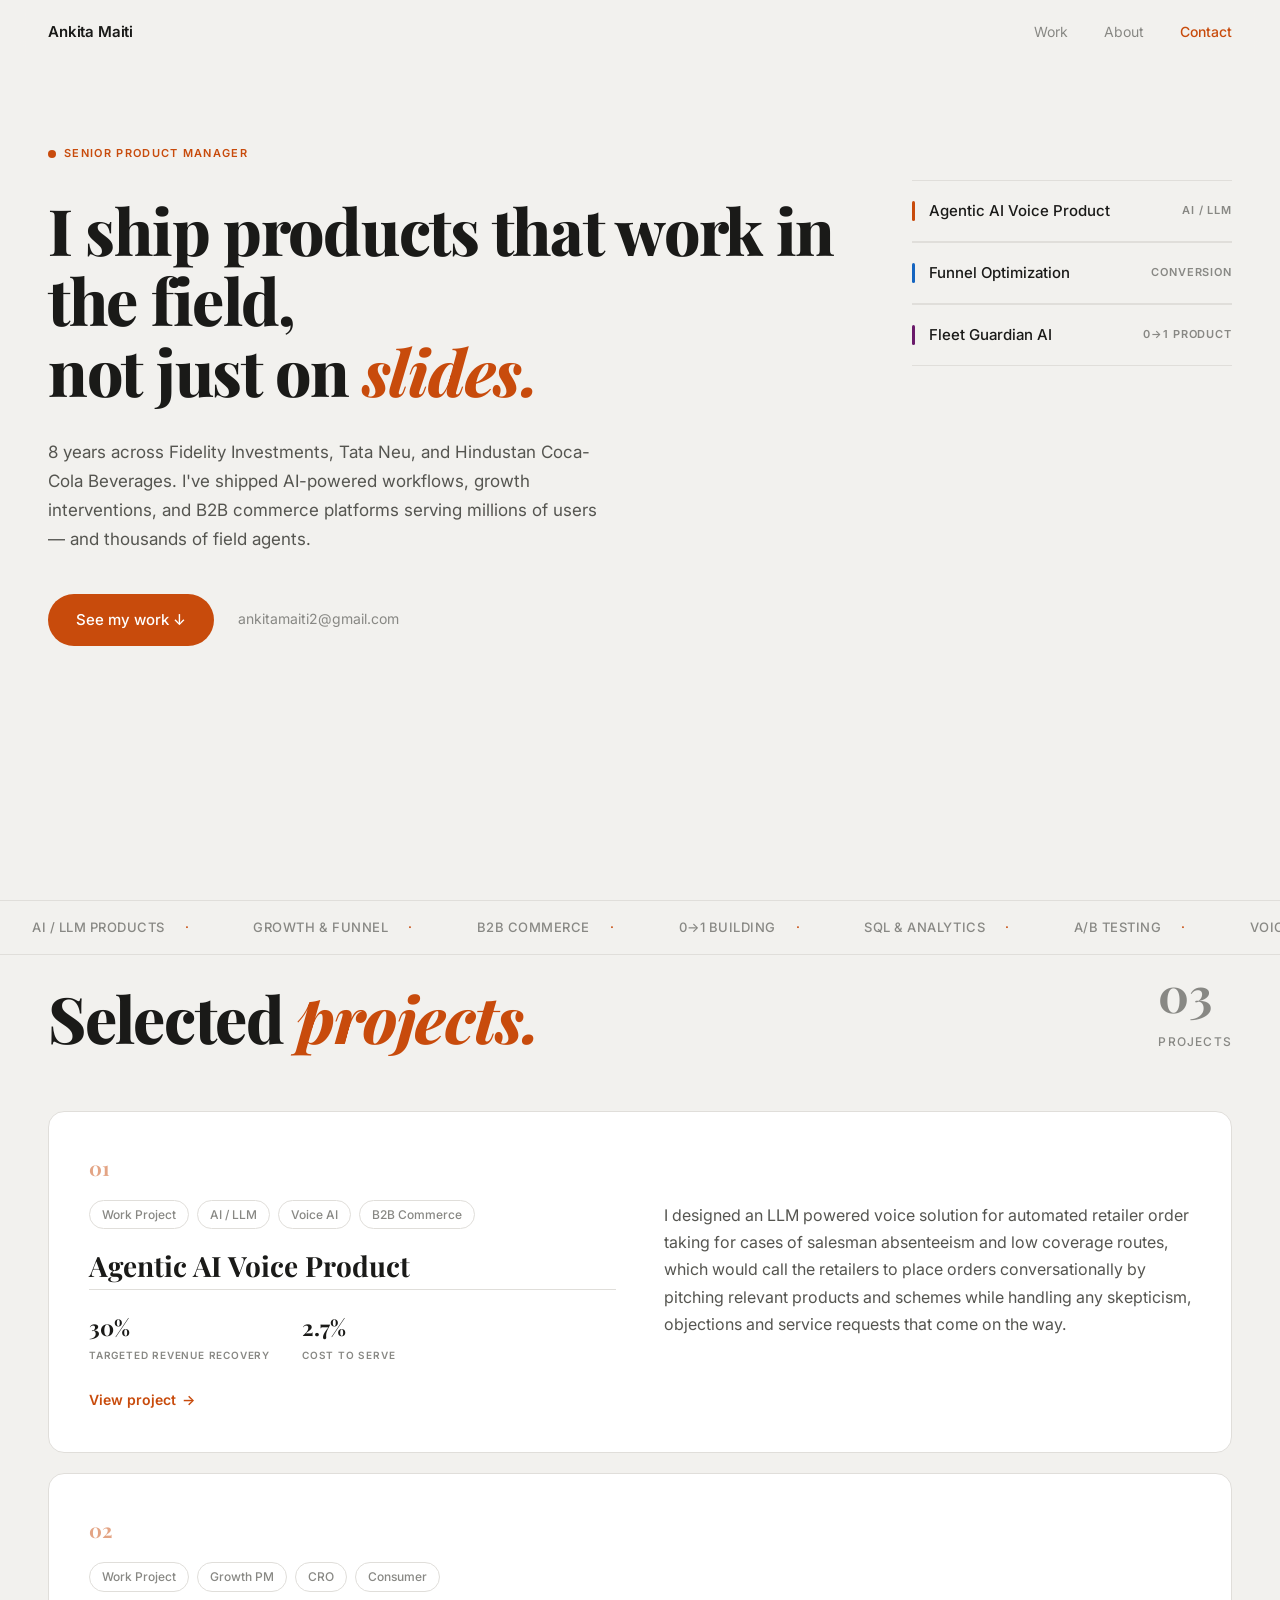
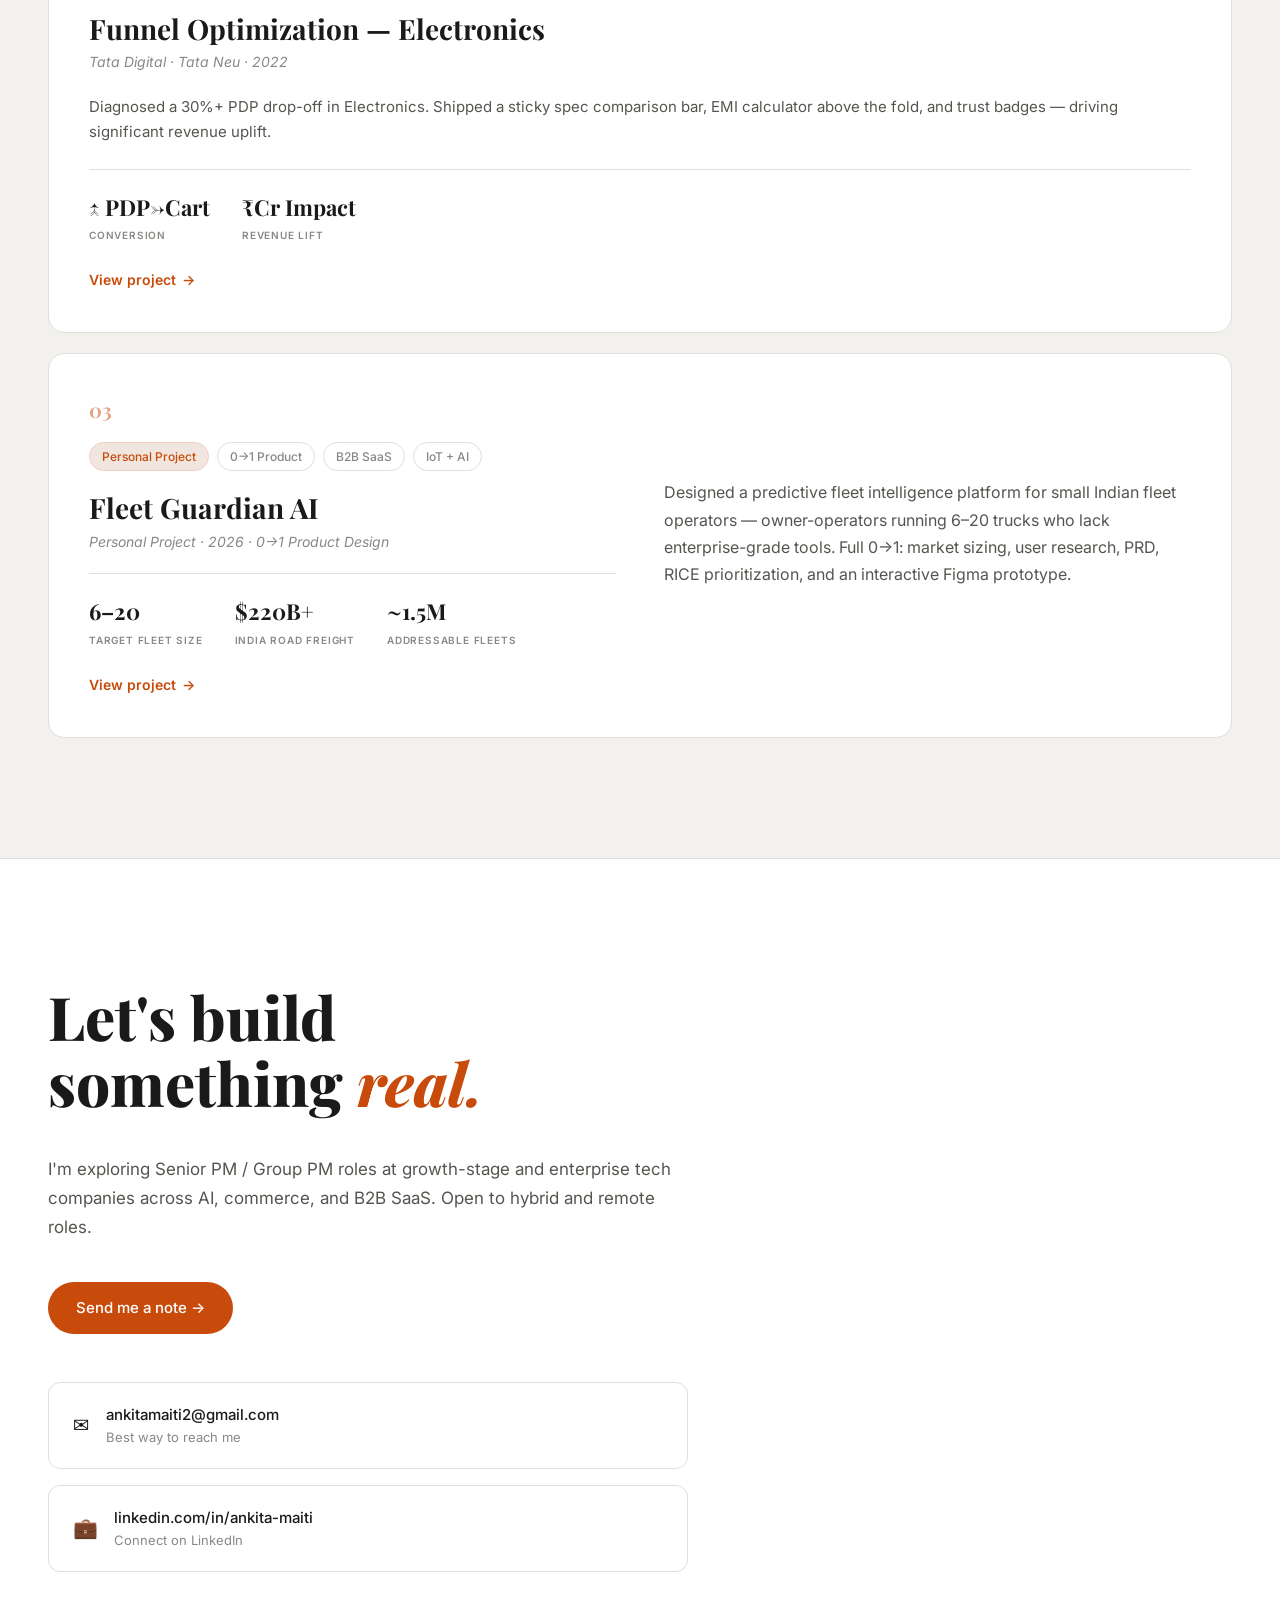
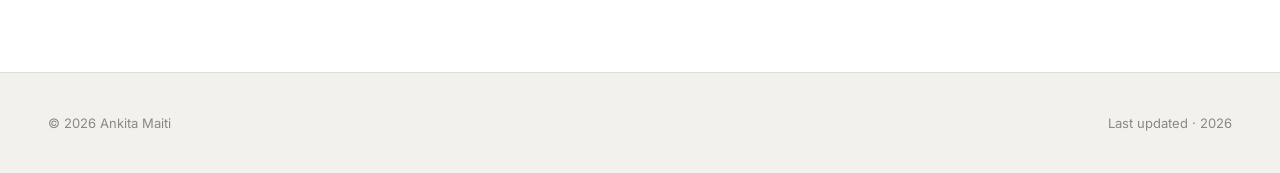
==== index.html @ 7112e572 "Refine homepage layout and contact section - Reduce hero headline size, fix line breaks so word does" ====
<!DOCTYPE html>
<html lang="en">
<head>
  <meta charset="UTF-8" />
  <meta name="viewport" content="width=device-width, initial-scale=1.0" />
  <title>Ankita Maiti — Senior Product Manager</title>
  <link rel="stylesheet" href="styles.css" />
</head>
<body>

<!-- NAV -->
<nav id="nav">
  <a href="index.html" class="nav-logo">Ankita Maiti</a>
  <div class="nav-links">
    <a href="#work">Work</a>
    <a href="about.html">About</a>
    <a href="#contact" class="active">Contact</a>
  </div>
</nav>

<!-- HERO -->
<section class="hero" id="home">
  <div class="hero-left">
    <div class="role-tag"><span class="role-dot"></span> Senior Product Manager</div>
    <h1 class="hero-headline" style="font-size: clamp(36px, 5vw, 72px); line-height: 1.1;">
      I ship products that work in the field,<br>not just on <em>slides.</em>
    </h1>
    <p class="hero-sub">
      8 years across Fidelity Investments, Tata Neu, and Hindustan Coca-Cola Beverages.
      I've shipped AI-powered workflows, growth interventions, and B2B commerce platforms
      serving millions of users — and thousands of field agents.
    </p>
    <div class="hero-actions" style="margin-bottom: 0;">
      <a href="#work" class="btn-primary">See my work ↓</a>
      <span class="hero-email">ankitamaiti2@gmail.com</span>
    </div>
  </div>

  <!-- SIDEBAR PROJECT LIST -->
  <div class="hero-sidebar">
    <a href="cs-voice-agent.html">
      <div class="sidebar-project">
        <div class="sidebar-left">
          <div class="sidebar-bar" style="background:#c84b0c;"></div>
          <div>
            <div class="sidebar-name">Agentic AI Voice Product</div>
          </div>
        </div>
        <span class="sidebar-tag">AI / LLM</span>
      </div>
    </a>
    <a href="cs-funnel.html">
      <div class="sidebar-project">
        <div class="sidebar-left">
          <div class="sidebar-bar" style="background:#1565c0;"></div>
          <div>
            <div class="sidebar-name">Funnel Optimization</div>
          </div>
        </div>
        <span class="sidebar-tag">Conversion</span>
      </div>
    </a>
    <a href="cs-fleet.html">
      <div class="sidebar-project">
        <div class="sidebar-left">
          <div class="sidebar-bar" style="background:#6a1a6a;"></div>
          <div>
            <div class="sidebar-name">Fleet Guardian AI</div>
          </div>
        </div>
        <span class="sidebar-tag">0→1 Product</span>
      </div>
    </a>
  </div>
</section>

<!-- MARQUEE -->
<div class="marquee-wrap">
  <div class="marquee-track">
    <!-- First copy -->
    <span class="marquee-item">AI / LLM Products</span>
    <span class="marquee-item">Growth & Funnel</span>
    <span class="marquee-item">B2B Commerce</span>
    <span class="marquee-item">0→1 Building</span>
    <span class="marquee-item">SQL & Analytics</span>
    <span class="marquee-item">A/B Testing</span>
    <span class="marquee-item">Voice AI</span>
    <span class="marquee-item">IoT & Fleet Tech</span>
    <span class="marquee-item">ISB MBA</span>
    <span class="marquee-item">Prototype-first PM</span>
    <span class="marquee-item">Comfortable in chaos</span>
    <span class="marquee-item">Available for Senior PM roles</span>
    <!-- Second copy for seamless loop -->
    <span class="marquee-item">AI / LLM Products</span>
    <span class="marquee-item">Growth & Funnel</span>
    <span class="marquee-item">B2B Commerce</span>
    <span class="marquee-item">0→1 Building</span>
    <span class="marquee-item">SQL & Analytics</span>
    <span class="marquee-item">A/B Testing</span>
    <span class="marquee-item">Voice AI</span>
    <span class="marquee-item">IoT & Fleet Tech</span>
    <span class="marquee-item">ISB MBA</span>
    <span class="marquee-item">Prototype-first PM</span>
    <span class="marquee-item">Comfortable in chaos</span>
    <span class="marquee-item">Available for Senior PM roles</span>
  </div>
</div>

<!-- WORK -->
<section id="work" style="padding: 0 48px 100px;">
  <div class="work-header">
    <div>
      <h2 class="section-title">Selected <em>projects.</em></h2>
    </div>
    <div class="work-count">03<small>Projects</small></div>
  </div>

  <div class="project-cards">

    <!-- FEATURED: Voice Agent -->
    <a href="cs-voice-agent.html" style="display:block;">
      <div class="project-card card-featured">
        <div>
          <div class="card-num">01</div>
          <div class="card-tags">
            <span class="tag">Work Project</span>
            <span class="tag">AI / LLM</span>
            <span class="tag">Voice AI</span>
            <span class="tag">B2B Commerce</span>
          </div>
          <div class="card-title">Agentic AI Voice Product</div>
          <div class="card-metrics">
            <div>
              <div class="metric-val">30%</div>
              <div class="metric-label">Targeted Revenue Recovery</div>
            </div>
            <div>
              <div class="metric-val">2.7%</div>
              <div class="metric-label">Cost to Serve</div>
            </div>
          </div>
          <span class="card-cta">View project</span>
        </div>
        <div class="card-right">
          <p class="card-desc">
            I designed an LLM powered voice solution for automated retailer order taking for cases of salesman absenteeism and low coverage routes, which would call the retailers to place orders conversationally by pitching relevant products and schemes while handling any skepticism, objections and service requests that come on the way.
          </p>
        </div>
      </div>
    </a>

    <!-- Funnel Optimization -->
    <a href="cs-funnel.html" style="display:block;">
      <div class="project-card">
        <div class="card-num">02</div>
        <div class="card-tags">
          <span class="tag">Work Project</span>
          <span class="tag">Growth PM</span>
          <span class="tag">CRO</span>
          <span class="tag">Consumer</span>
        </div>
        <div class="card-title">Funnel Optimization — Electronics</div>
        <div class="card-subtitle">Tata Digital · Tata Neu · 2022</div>
        <p class="card-desc">
          Diagnosed a 30%+ PDP drop-off in Electronics. Shipped a sticky spec comparison bar,
          EMI calculator above the fold, and trust badges — driving significant revenue uplift.
        </p>
        <div class="card-metrics">
          <div>
            <div class="metric-val">↑ PDP→Cart</div>
            <div class="metric-label">Conversion</div>
          </div>
          <div>
            <div class="metric-val">₹Cr Impact</div>
            <div class="metric-label">Revenue Lift</div>
          </div>
        </div>
        <span class="card-cta">View project</span>
      </div>
    </a>

    <!-- Fleet Guardian -->
    <a href="cs-fleet.html" style="display:block;">
      <div class="project-card card-featured">
        <div>
          <div class="card-num">03</div>
          <div class="card-tags">
            <span class="tag tag-personal">Personal Project</span>
            <span class="tag">0→1 Product</span>
            <span class="tag">B2B SaaS</span>
            <span class="tag">IoT + AI</span>
          </div>
          <div class="card-title">Fleet Guardian AI</div>
          <div class="card-subtitle">Personal Project · 2026 · 0→1 Product Design</div>
          <div class="card-metrics">
            <div>
              <div class="metric-val">6–20</div>
              <div class="metric-label">Target Fleet Size</div>
            </div>
            <div>
              <div class="metric-val">$220B+</div>
              <div class="metric-label">India Road Freight</div>
            </div>
            <div>
              <div class="metric-val">~1.5M</div>
              <div class="metric-label">Addressable Fleets</div>
            </div>
          </div>
          <span class="card-cta">View project</span>
        </div>
        <div class="card-right">
          <p class="card-desc">
            Designed a predictive fleet intelligence platform for small Indian fleet operators
            — owner-operators running 6–20 trucks who lack enterprise-grade tools.
            Full 0→1: market sizing, user research, PRD, RICE prioritization, and an interactive Figma prototype.
          </p>
        </div>
      </div>
    </a>

  </div>
</section>

<!-- CONTACT -->
<section id="contact" style="padding: 100px 48px; background: var(--bg-card); border-top: 1px solid var(--border);">
  <div class="contact-section">
    <h2 class="contact-headline">
      Let's build<br>something <em>real.</em>
    </h2>
    <p style="font-size:17px; color:#555550; margin-bottom:40px; line-height:1.7;">
      I'm exploring Senior PM / Group PM roles at growth-stage and enterprise tech companies
      across AI, commerce, and B2B SaaS. Open to hybrid and remote roles.
    </p>
    <a href="mailto:ankitamaiti2@gmail.com" class="btn-primary" style="display:inline-block; margin-bottom:48px;">Send me a note →</a>
    <div class="contact-links">
      <a href="mailto:ankitamaiti2@gmail.com" class="contact-link">
        <span class="contact-link-icon">✉️</span>
        <div>
          <div class="contact-link-text">ankitamaiti2@gmail.com</div>
          <div class="contact-link-sub">Best way to reach me</div>
        </div>
      </a>
      <a href="https://www.linkedin.com/in/ankita-maiti-616724101/" target="_blank" class="contact-link">
        <span class="contact-link-icon">💼</span>
        <div>
          <div class="contact-link-text">linkedin.com/in/ankita-maiti</div>
          <div class="contact-link-sub">Connect on LinkedIn</div>
        </div>
      </a>
    </div>
  </div>
</section>

<footer>
  <span>© 2026 Ankita Maiti</span>
  <span>Last updated · 2026</span>
</footer>

<script>
  // Nav scroll effect
  const nav = document.getElementById('nav');
  window.addEventListener('scroll', () => {
    nav.classList.toggle('scrolled', window.scrollY > 20);
  });
</script>
</body>
</html>
---- styles.css ----
@import url('https://fonts.googleapis.com/css2?family=Playfair+Display:ital,wght@0,700;0,800;1,700&family=Inter:wght@300;400;500;600&display=swap');

*, *::before, *::after { box-sizing: border-box; margin: 0; padding: 0; }

:root {
  --bg: #f2f1ee;
  --bg-card: #ffffff;
  --text: #1a1a18;
  --muted: #888884;
  --orange: #c84b0c;
  --orange-light: #f0e6df;
  --border: #e0deda;
  --serif: 'Playfair Display', Georgia, serif;
  --sans: 'Inter', system-ui, sans-serif;
}

html { scroll-behavior: smooth; }

body {
  font-family: var(--sans);
  background: var(--bg);
  color: var(--text);
  font-size: 16px;
  line-height: 1.6;
  -webkit-font-smoothing: antialiased;
}

a { color: inherit; text-decoration: none; }

/* ── NAV ── */
nav {
  position: fixed; top: 0; left: 0; right: 0; z-index: 100;
  display: flex; align-items: center; justify-content: space-between;
  padding: 20px 48px;
  background: rgba(242,241,238,0.92);
  backdrop-filter: blur(12px);
  border-bottom: 1px solid transparent;
  transition: border-color 0.3s;
}
nav.scrolled { border-color: var(--border); }
.nav-logo { font-family: var(--sans); font-weight: 600; font-size: 15px; letter-spacing: -0.01em; }
.nav-links { display: flex; align-items: center; gap: 36px; }
.nav-links a { font-size: 14px; color: var(--muted); transition: color 0.2s; }
.nav-links a:hover { color: var(--text); }
.nav-links a.active { color: var(--orange); font-weight: 500; }

/* ── HERO ── */
.hero {
  min-height: 100vh;
  padding: 120px 48px 80px;
  display: grid;
  grid-template-columns: 1fr 320px;
  gap: 60px;
  align-items: start;
}
.hero-left { padding-top: 20px; }
.role-tag {
  display: inline-flex; align-items: center; gap: 8px;
  font-size: 11px; font-weight: 600; letter-spacing: 0.12em;
  text-transform: uppercase; color: var(--orange);
  margin-bottom: 32px;
}
.role-dot {
  width: 8px; height: 8px; border-radius: 50%;
  background: var(--orange); flex-shrink: 0;
}
.hero-headline {
  font-family: var(--serif);
  font-size: clamp(52px, 7vw, 96px);
  line-height: 1.02;
  font-weight: 800;
  letter-spacing: -0.02em;
  margin-bottom: 32px;
}
.hero-headline em {
  font-style: italic;
  color: var(--orange);
}
.hero-sub {
  font-size: 17px; line-height: 1.7;
  color: #555550; max-width: 560px;
  margin-bottom: 40px;
}
.hero-actions { display: flex; align-items: center; gap: 24px; margin-bottom: 80px; }
.btn-primary {
  display: inline-flex; align-items: center; gap: 8px;
  background: var(--orange); color: #fff;
  padding: 14px 28px; border-radius: 50px;
  font-size: 15px; font-weight: 500;
  transition: background 0.2s, transform 0.15s;
}
.btn-primary:hover { background: #a83a08; transform: translateY(-1px); }
.hero-email { font-size: 14px; color: var(--muted); }

.hero-stats { display: flex; gap: 48px; }
.stat-item {}
.stat-num { font-family: var(--serif); font-size: 36px; font-weight: 700; line-height: 1; }
.stat-label { font-size: 11px; font-weight: 600; letter-spacing: 0.1em; text-transform: uppercase; color: var(--muted); margin-top: 4px; }

/* ── HERO SIDEBAR ── */
.hero-sidebar { padding-top: 60px; }
.sidebar-project {
  display: flex; align-items: center; justify-content: space-between;
  padding: 18px 0;
  border-bottom: 1px solid var(--border);
  cursor: pointer;
  transition: opacity 0.2s;
}
.sidebar-project:first-child { border-top: 1px solid var(--border); }
.sidebar-project:hover { opacity: 0.7; }
.sidebar-left { display: flex; align-items: center; gap: 14px; }
.sidebar-bar { width: 3px; height: 20px; border-radius: 2px; flex-shrink: 0; }
.sidebar-name { font-size: 15px; font-weight: 500; }
.sidebar-tag { font-size: 11px; font-weight: 600; letter-spacing: 0.08em; text-transform: uppercase; color: var(--muted); }

/* ── MARQUEE ── */
.marquee-wrap {
  overflow: hidden;
  border-top: 1px solid var(--border);
  border-bottom: 1px solid var(--border);
  padding: 16px 0;
  background: var(--bg);
}
.marquee-track {
  display: flex; gap: 0;
  animation: marquee 28s linear infinite;
  white-space: nowrap;
}
.marquee-track:hover { animation-play-state: paused; }
.marquee-item {
  display: inline-flex; align-items: center; gap: 20px;
  font-size: 13px; font-weight: 500; letter-spacing: 0.04em;
  color: var(--muted); padding: 0 32px;
  text-transform: uppercase;
}
.marquee-item::after { content: '·'; color: var(--orange); }
@keyframes marquee { from { transform: translateX(0); } to { transform: translateX(-50%); } }

/* ── SECTION COMMON ── */
section { padding: 100px 48px; }
.section-label {
  font-size: 12px; font-weight: 600; letter-spacing: 0.12em;
  text-transform: uppercase; color: var(--orange);
  margin-bottom: 32px;
}
.section-label::before { content: '/ '; }
.section-title {
  font-family: var(--serif);
  font-size: clamp(40px, 5vw, 64px);
  font-weight: 800; line-height: 1.05;
  letter-spacing: -0.02em;
}
.section-title em { font-style: italic; color: var(--orange); }

/* ── THESIS ── */
.thesis { max-width: 900px; }
.thesis-text {
  font-size: clamp(22px, 3vw, 32px);
  line-height: 1.5; color: #3a3a36;
  font-weight: 300; margin-top: 32px;
}
.thesis-text em { font-style: italic; font-weight: 600; color: var(--text); }

/* ── WORK SECTION ── */
.work-header {
  display: flex; align-items: flex-end; justify-content: space-between;
  margin-bottom: 60px;
}
.work-count { font-family: var(--serif); font-size: 48px; font-weight: 700; color: var(--muted); }
.work-count small { display: block; font-family: var(--sans); font-size: 12px; font-weight: 500; letter-spacing: 0.1em; text-transform: uppercase; }

/* ── PROJECT CARDS ── */
.project-cards { display: flex; flex-direction: column; gap: 0; }

.project-card {
  background: var(--bg-card);
  border-radius: 16px;
  padding: 40px;
  margin-bottom: 20px;
  transition: transform 0.2s, box-shadow 0.2s;
  cursor: pointer;
  border: 1px solid var(--border);
}
.project-card:hover { transform: translateY(-2px); box-shadow: 0 8px 32px rgba(0,0,0,0.07); }

.card-featured {
  display: grid; grid-template-columns: 1fr 1fr; gap: 48px;
}
.card-grid {
  display: grid; grid-template-columns: 1fr 1fr; gap: 20px; margin-bottom: 20px;
}
.card-grid .project-card { margin-bottom: 0; }

.card-num {
  font-family: var(--serif); font-size: 20px; font-weight: 700;
  color: var(--orange); opacity: 0.5; margin-bottom: 16px;
}
.card-tags { display: flex; flex-wrap: wrap; gap: 8px; margin-bottom: 20px; }
.tag {
  padding: 4px 12px; border-radius: 50px; font-size: 12px; font-weight: 500;
  border: 1px solid var(--border); color: var(--muted);
}
.tag-live {
  background: #e8f5e9; color: #2e7d32; border-color: #c8e6c9;
  display: flex; align-items: center; gap: 5px;
}
.tag-live::before { content: ''; width: 6px; height: 6px; border-radius: 50%; background: #43a047; }
.tag-personal { background: var(--orange-light); color: var(--orange); border-color: #f0cfc0; }

.card-title { font-family: var(--serif); font-size: 28px; font-weight: 700; line-height: 1.2; margin-bottom: 6px; }
.card-subtitle { font-size: 14px; color: var(--muted); font-style: italic; margin-bottom: 20px; }
.card-desc { font-size: 15px; line-height: 1.7; color: #555550; margin-bottom: 24px; }
.card-metrics { display: flex; gap: 32px; padding-top: 20px; border-top: 1px solid var(--border); margin-bottom: 24px; }
.metric-val { font-family: var(--serif); font-size: 22px; font-weight: 700; }
.metric-label { font-size: 10px; font-weight: 600; letter-spacing: 0.08em; text-transform: uppercase; color: var(--muted); margin-top: 2px; }
.card-cta { font-size: 14px; font-weight: 600; color: var(--orange); display: inline-flex; align-items: center; gap: 6px; }
.card-cta:hover { gap: 10px; }
.card-cta::after { content: '→'; transition: margin 0.2s; }

.card-right { display: flex; flex-direction: column; justify-content: center; }
.card-right .card-desc { font-size: 16px; }

/* ── ABOUT ── */
.about-grid { display: grid; grid-template-columns: 1fr 1fr; gap: 80px; align-items: start; }
.about-text { font-size: 18px; line-height: 1.8; color: #444440; }
.about-text p { margin-bottom: 24px; }
.skills-grid { display: grid; grid-template-columns: 1fr 1fr; gap: 20px; margin-top: 48px; }
.skill-box {
  background: var(--bg-card); border: 1px solid var(--border);
  border-radius: 12px; padding: 24px;
}
.skill-icon { font-size: 22px; margin-bottom: 10px; }
.skill-title { font-size: 14px; font-weight: 600; margin-bottom: 6px; }
.skill-desc { font-size: 13px; color: var(--muted); line-height: 1.5; }

.experience { margin-top: 60px; }
.exp-item { padding: 24px 0; border-bottom: 1px solid var(--border); }
.exp-item:first-child { border-top: 1px solid var(--border); }
.exp-header { display: flex; justify-content: space-between; align-items: baseline; margin-bottom: 4px; }
.exp-company { font-weight: 600; font-size: 16px; }
.exp-years { font-size: 13px; color: var(--muted); }
.exp-role { font-size: 14px; color: var(--orange); font-weight: 500; margin-bottom: 6px; }
.exp-note { font-size: 14px; color: var(--muted); }

/* ── CONTACT ── */
.contact-section { max-width: 640px; }
.contact-headline {
  font-family: var(--serif); font-size: clamp(36px, 5vw, 60px);
  font-weight: 800; line-height: 1.1; margin: 24px 0 40px;
}
.contact-headline em { font-style: italic; color: var(--orange); }
.contact-links { display: flex; flex-direction: column; gap: 16px; }
.contact-link {
  display: flex; align-items: center; gap: 16px;
  padding: 20px 24px; background: var(--bg-card);
  border: 1px solid var(--border); border-radius: 12px;
  transition: border-color 0.2s, transform 0.15s;
}
.contact-link:hover { border-color: var(--orange); transform: translateX(4px); }
.contact-link-icon { font-size: 20px; }
.contact-link-text { font-size: 15px; font-weight: 500; }
.contact-link-sub { font-size: 13px; color: var(--muted); }
.availability { margin-top: 40px; display: flex; align-items: center; gap: 10px; font-size: 14px; color: var(--muted); }
.avail-dot { width: 8px; height: 8px; border-radius: 50%; background: #43a047; flex-shrink: 0; }

/* ── FOOTER ── */
footer {
  padding: 40px 48px;
  border-top: 1px solid var(--border);
  display: flex; justify-content: space-between; align-items: center;
  font-size: 13px; color: var(--muted);
}

/* ── CASE STUDY PAGE ── */
.cs-hero {
  padding: 140px 48px 80px;
  border-bottom: 1px solid var(--border);
}
.cs-back { display: inline-flex; align-items: center; gap: 8px; font-size: 14px; color: var(--muted); margin-bottom: 40px; cursor: pointer; }
.cs-back:hover { color: var(--text); }
.cs-title { font-family: var(--serif); font-size: clamp(40px, 6vw, 80px); font-weight: 800; line-height: 1.05; margin: 20px 0 16px; }
.cs-title em { font-style: italic; color: var(--orange); }
.cs-subtitle { font-size: 16px; color: var(--muted); font-style: italic; margin-bottom: 32px; }
.cs-meta { display: flex; gap: 12px; flex-wrap: wrap; margin-bottom: 48px; }
.cs-metrics { display: grid; grid-template-columns: repeat(4, 1fr); gap: 1px; background: var(--border); border: 1px solid var(--border); border-radius: 12px; overflow: hidden; }
.cs-metric { background: var(--bg-card); padding: 28px 24px; }
.cs-metric-val { font-family: var(--serif); font-size: 32px; font-weight: 700; color: var(--orange); }
.cs-metric-label { font-size: 11px; font-weight: 600; letter-spacing: 0.08em; text-transform: uppercase; color: var(--muted); margin-top: 4px; }

/* ── TABS ── */
.tabs { padding: 0 48px; border-bottom: 1px solid var(--border); position: sticky; top: 62px; background: var(--bg); z-index: 50; }
.tab-list { display: flex; gap: 0; }
.tab-btn {
  padding: 16px 24px; font-size: 14px; font-weight: 500;
  color: var(--muted); border: none; background: none; cursor: pointer;
  border-bottom: 2px solid transparent; margin-bottom: -1px;
  transition: color 0.2s, border-color 0.2s;
}
.tab-btn.active { color: var(--orange); border-color: var(--orange); }
.tab-btn:hover:not(.active) { color: var(--text); }

.tab-panel { display: none; padding: 60px 48px; max-width: 1200px; margin: 0 auto; }
.tab-panel.active { display: block; }

/* ── CASE STUDY CONTENT ── */
.cs-section { max-width: 100%; margin-bottom: 56px; }
.cs-section-label { font-size: 11px; font-weight: 700; letter-spacing: 0.14em; text-transform: uppercase; color: var(--orange); margin-bottom: 16px; }
.cs-section h3 { font-family: var(--serif); font-size: 26px; font-weight: 700; margin-bottom: 16px; }
.cs-section p { font-size: 16px; line-height: 1.8; color: #444440; margin-bottom: 16px; }
.cs-section ul { padding-left: 0; list-style: none; }
.cs-section ul li { padding: 8px 0 8px 24px; position: relative; font-size: 15px; color: #444440; line-height: 1.7; border-bottom: 1px solid var(--border); }
.cs-section ul li::before { content: '—'; position: absolute; left: 0; color: var(--orange); }
.cs-section ul li:last-child { border-bottom: none; }

.callout {
  background: var(--orange-light); border-left: 3px solid var(--orange);
  border-radius: 0 8px 8px 0; padding: 20px 24px; margin: 24px 0;
}
.callout-label { font-size: 11px; font-weight: 700; letter-spacing: 0.1em; text-transform: uppercase; color: var(--orange); margin-bottom: 8px; }
.callout p { margin: 0; font-size: 15px; color: #3a3a36; }

.image-placeholder {
  background: var(--bg-card); border: 2px dashed var(--border);
  border-radius: 12px; padding: 60px 40px;
  text-align: center; color: var(--muted); font-size: 14px;
  margin: 24px 0; cursor: pointer;
  transition: border-color 0.2s, background 0.2s;
}
.image-placeholder:hover { border-color: var(--orange); background: var(--orange-light); }
.image-placeholder-icon { font-size: 32px; margin-bottom: 12px; }
.image-placeholder p { margin: 0; font-size: 13px; }

.steps { counter-reset: steps; }
.step { counter-increment: steps; padding: 24px 0; border-bottom: 1px solid var(--border); }
.step:last-child { border-bottom: none; }
.step-num { font-family: var(--serif); font-size: 13px; color: var(--orange); font-weight: 700; margin-bottom: 8px; }
.step-num::before { content: '0' counter(steps); }
.step h4 { font-size: 17px; font-weight: 600; margin-bottom: 8px; }
.step p { font-size: 15px; color: #555550; line-height: 1.7; margin: 0; }

.tradeoffs { display: grid; grid-template-columns: 1fr 1fr; gap: 16px; margin-top: 16px; }
.tradeoff-card { background: var(--bg-card); border: 1px solid var(--border); border-radius: 10px; padding: 20px; }
.tradeoff-card h4 { font-size: 14px; font-weight: 600; margin-bottom: 6px; }
.tradeoff-card p { font-size: 13px; color: var(--muted); margin: 0; line-height: 1.5; }

/* ── RESPONSIVE ── */
@media (max-width: 900px) {
  nav { padding: 16px 24px; }
  .hero { grid-template-columns: 1fr; padding: 100px 24px 60px; }
  .hero-sidebar { display: none; }
  section { padding: 60px 24px; }
  .about-grid { grid-template-columns: 1fr; gap: 40px; }
  .card-featured { grid-template-columns: 1fr; }
  .card-grid { grid-template-columns: 1fr; }
  .cs-metrics { grid-template-columns: 1fr 1fr; }
  .tradeoffs { grid-template-columns: 1fr; }
  .tabs { padding: 0 24px; }
  .tab-panel { padding: 40px 24px; }
  .cs-hero { padding: 100px 24px 60px; }
  footer { flex-direction: column; gap: 12px; text-align: center; }
}
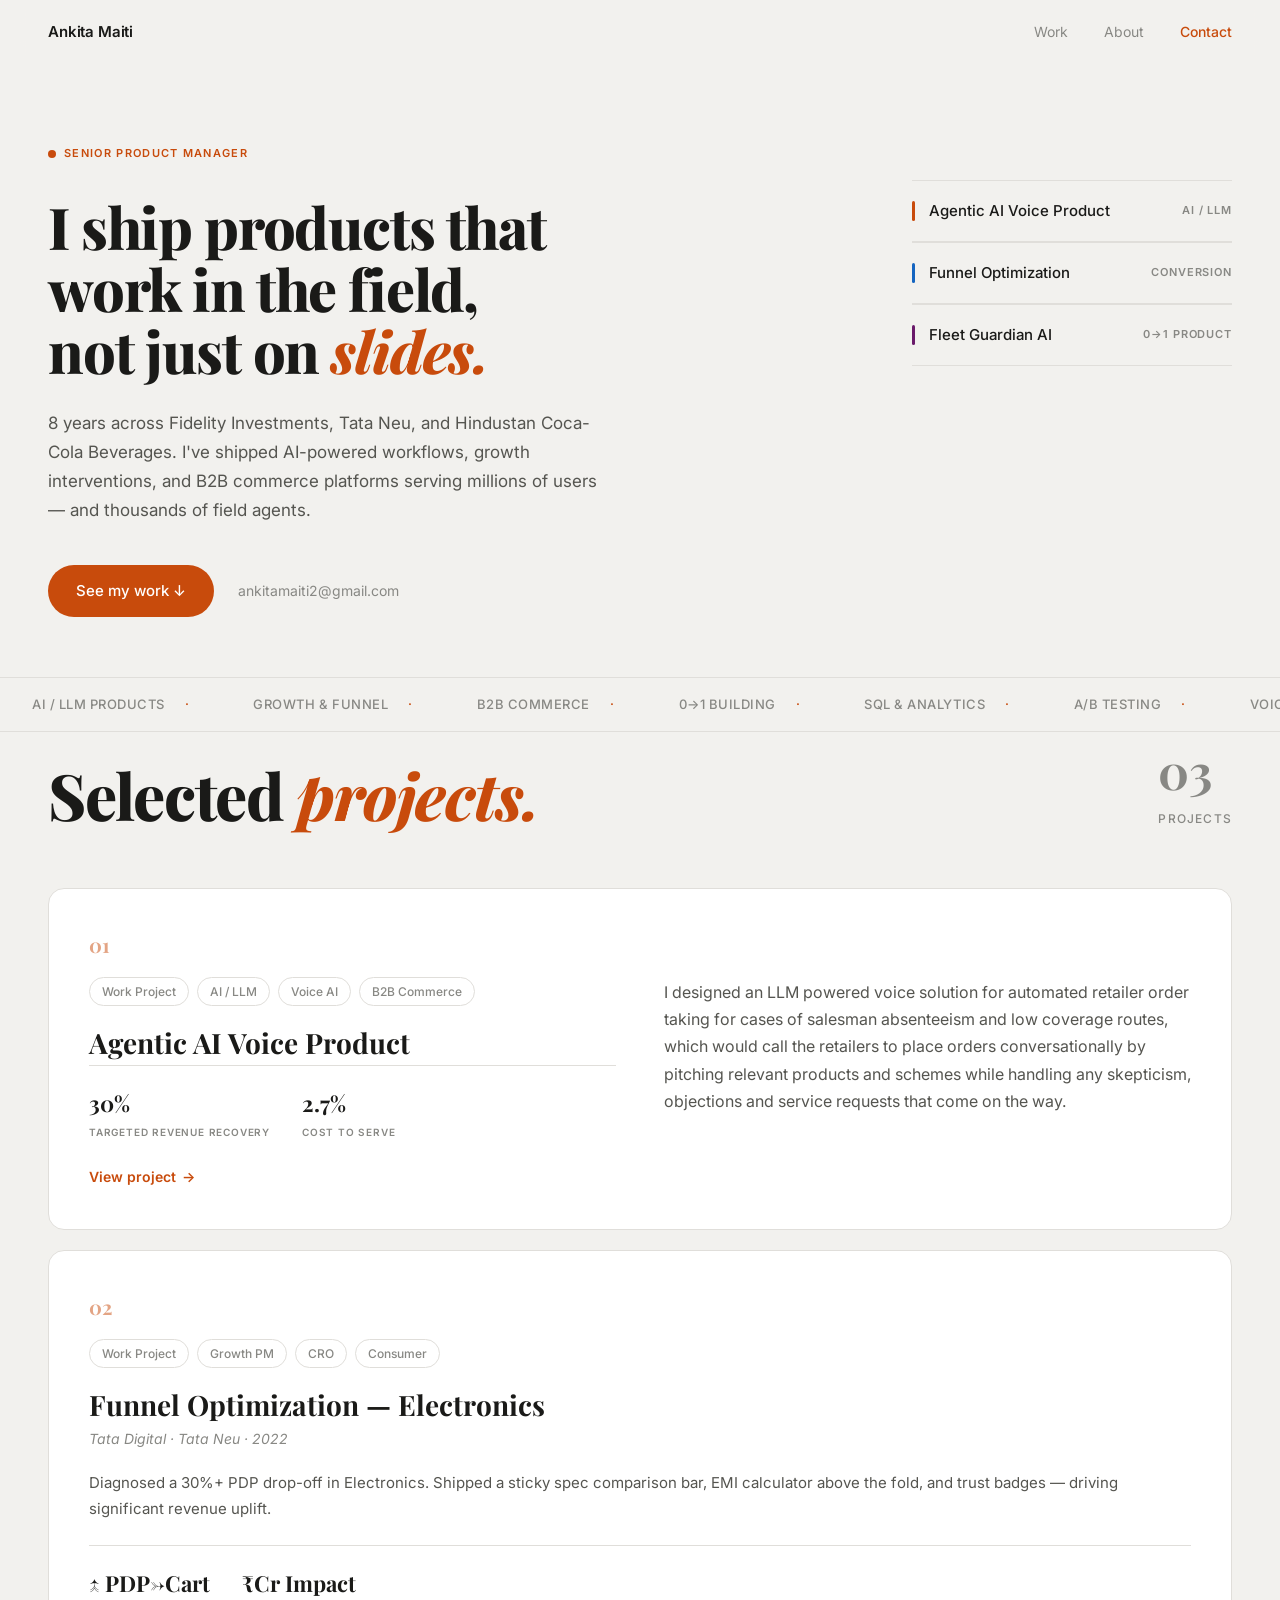
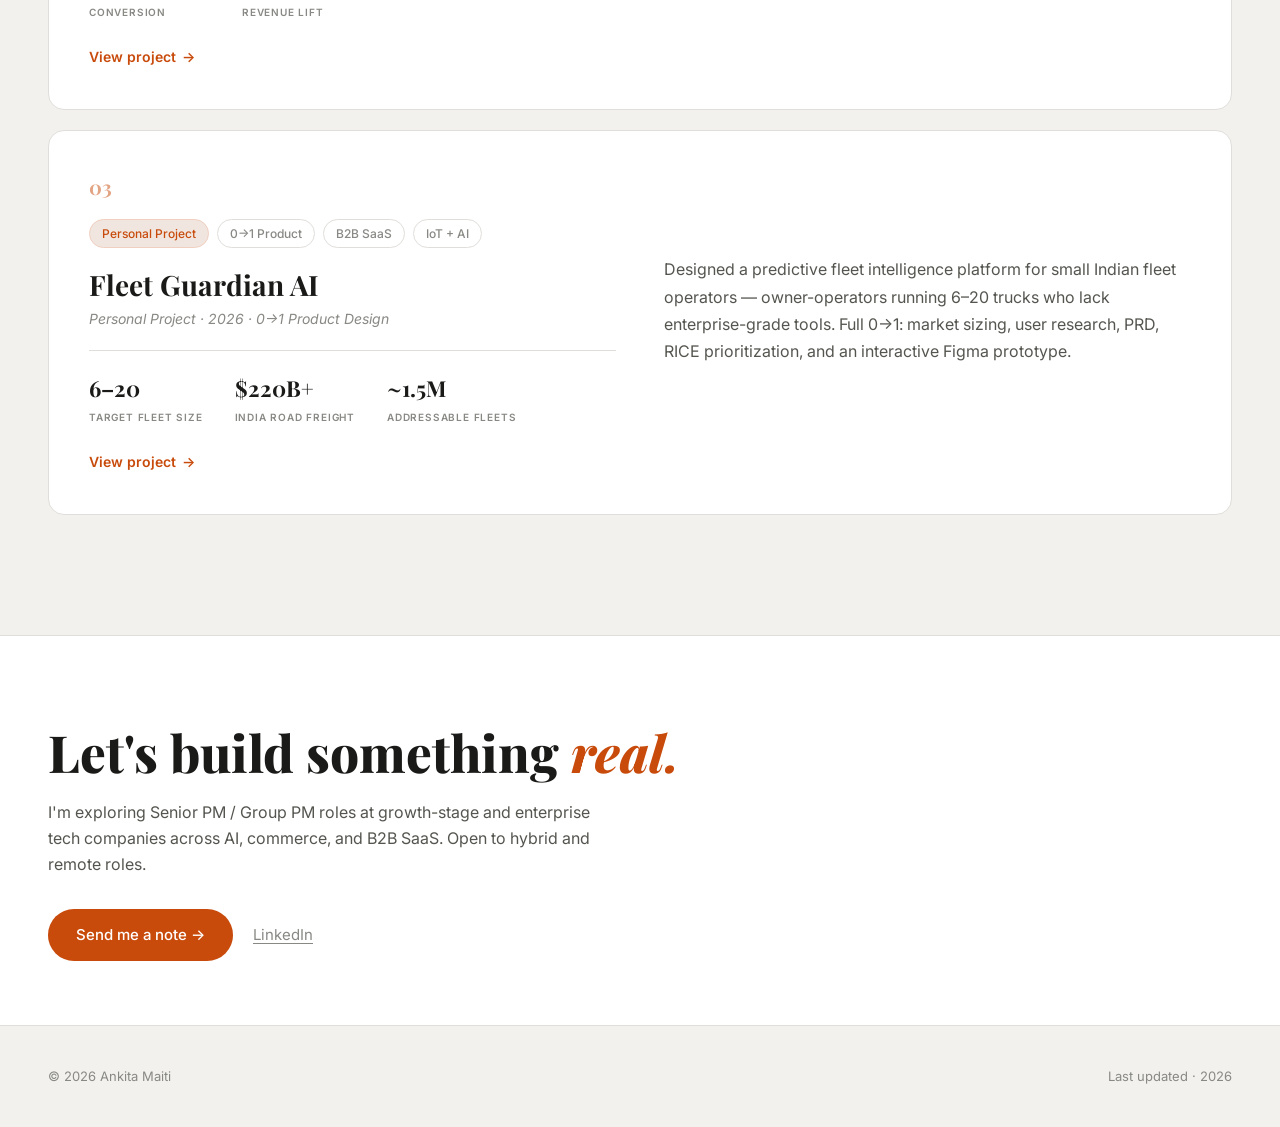
==== commit c7d14c09: "Tighten hero headline and compact contact section - Reduce headline font size and cap width at 620px" ====
--- a/index.html
+++ b/index.html
@@ -22,7 +22,7 @@
 <section class="hero" id="home">
   <div class="hero-left">
     <div class="role-tag"><span class="role-dot"></span> Senior Product Manager</div>
-    <h1 class="hero-headline" style="font-size: clamp(36px, 5vw, 72px); line-height: 1.1;">
+    <h1 class="hero-headline">
       I ship products that work in the field,<br>not just on <em>slides.</em>
     </h1>
     <p class="hero-sub">
@@ -30,7 +30,7 @@
       I've shipped AI-powered workflows, growth interventions, and B2B commerce platforms
       serving millions of users — and thousands of field agents.
     </p>
-    <div class="hero-actions" style="margin-bottom: 0;">
+    <div class="hero-actions">
       <a href="#work" class="btn-primary">See my work ↓</a>
       <span class="hero-email">ankitamaiti2@gmail.com</span>
     </div>
@@ -222,31 +222,18 @@
 </section>
 
 <!-- CONTACT -->
-<section id="contact" style="padding: 100px 48px; background: var(--bg-card); border-top: 1px solid var(--border);">
+<section id="contact" style="padding: 64px 48px; background: var(--bg-card); border-top: 1px solid var(--border);">
   <div class="contact-section">
-    <h2 class="contact-headline">
-      Let's build<br>something <em>real.</em>
+    <h2 class="contact-headline" style="font-size: clamp(32px, 4vw, 56px); margin-bottom: 20px;">
+      Let's build something <em>real.</em>
     </h2>
-    <p style="font-size:17px; color:#555550; margin-bottom:40px; line-height:1.7;">
+    <p style="font-size:16px; color:#555550; margin-bottom:32px; line-height:1.6; max-width: 560px;">
       I'm exploring Senior PM / Group PM roles at growth-stage and enterprise tech companies
       across AI, commerce, and B2B SaaS. Open to hybrid and remote roles.
     </p>
-    <a href="mailto:ankitamaiti2@gmail.com" class="btn-primary" style="display:inline-block; margin-bottom:48px;">Send me a note →</a>
-    <div class="contact-links">
-      <a href="mailto:ankitamaiti2@gmail.com" class="contact-link">
-        <span class="contact-link-icon">✉️</span>
-        <div>
-          <div class="contact-link-text">ankitamaiti2@gmail.com</div>
-          <div class="contact-link-sub">Best way to reach me</div>
-        </div>
-      </a>
-      <a href="https://www.linkedin.com/in/ankita-maiti-616724101/" target="_blank" class="contact-link">
-        <span class="contact-link-icon">💼</span>
-        <div>
-          <div class="contact-link-text">linkedin.com/in/ankita-maiti</div>
-          <div class="contact-link-sub">Connect on LinkedIn</div>
-        </div>
-      </a>
+    <div style="display:flex; align-items:center; gap:20px; flex-wrap:wrap;">
+      <a href="mailto:ankitamaiti2@gmail.com" class="btn-primary">Send me a note →</a>
+      <a href="https://www.linkedin.com/in/ankita-maiti-616724101/" target="_blank" style="font-size:15px; color:var(--muted); text-decoration:underline; text-underline-offset:3px;">LinkedIn</a>
     </div>
   </div>
 </section>
--- a/styles.css
+++ b/styles.css
@@ -46,8 +46,8 @@
 
 /* ── HERO ── */
 .hero {
-  min-height: 100vh;
-  padding: 120px 48px 80px;
+  min-height: auto;
+  padding: 120px 48px 60px;
   display: grid;
   grid-template-columns: 1fr 320px;
   gap: 60px;
@@ -66,11 +66,12 @@
 }
 .hero-headline {
   font-family: var(--serif);
-  font-size: clamp(52px, 7vw, 96px);
-  line-height: 1.02;
+  font-size: clamp(36px, 4.5vw, 68px);
+  line-height: 1.08;
   font-weight: 800;
   letter-spacing: -0.02em;
-  margin-bottom: 32px;
+  margin-bottom: 28px;
+  max-width: 620px;
 }
 .hero-headline em {
   font-style: italic;
@@ -81,7 +82,7 @@
   color: #555550; max-width: 560px;
   margin-bottom: 40px;
 }
-.hero-actions { display: flex; align-items: center; gap: 24px; margin-bottom: 80px; }
+.hero-actions { display: flex; align-items: center; gap: 24px; margin-bottom: 0; }
 .btn-primary {
   display: inline-flex; align-items: center; gap: 8px;
   background: var(--orange); color: #fff;
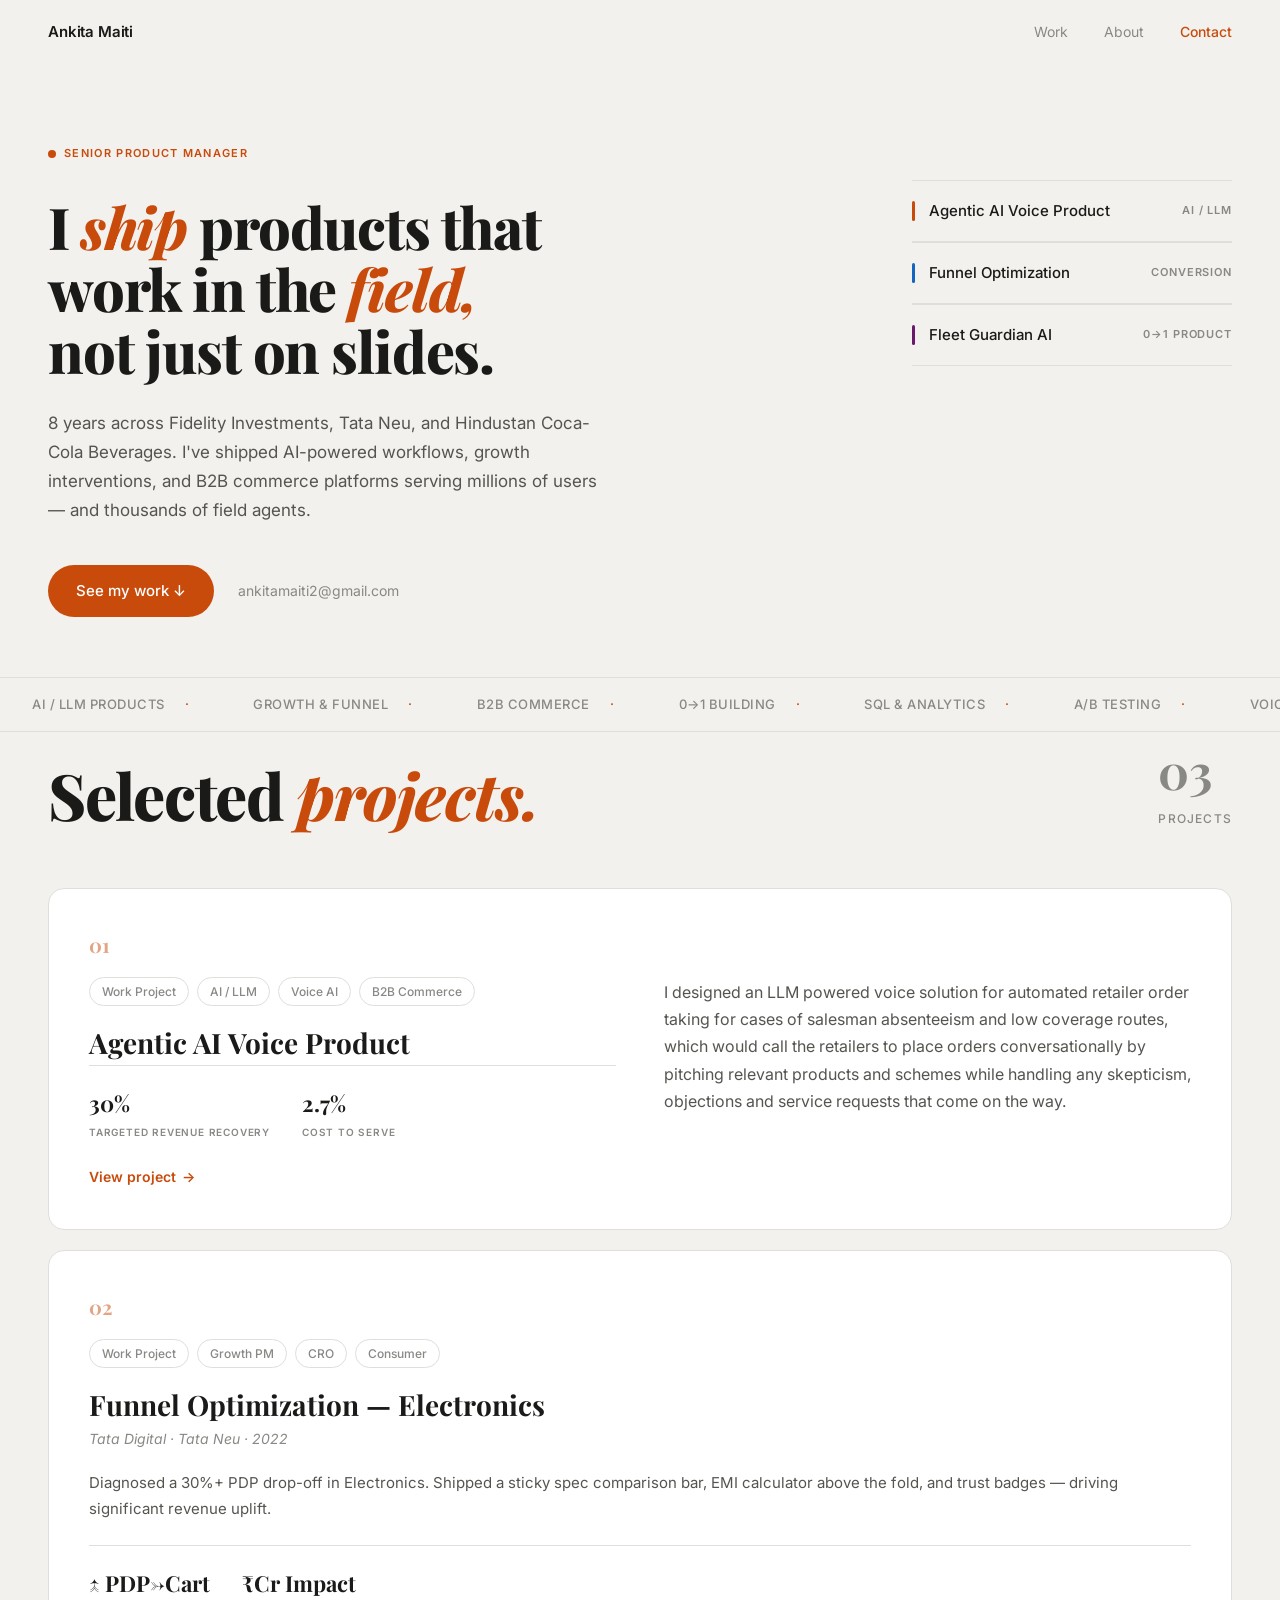
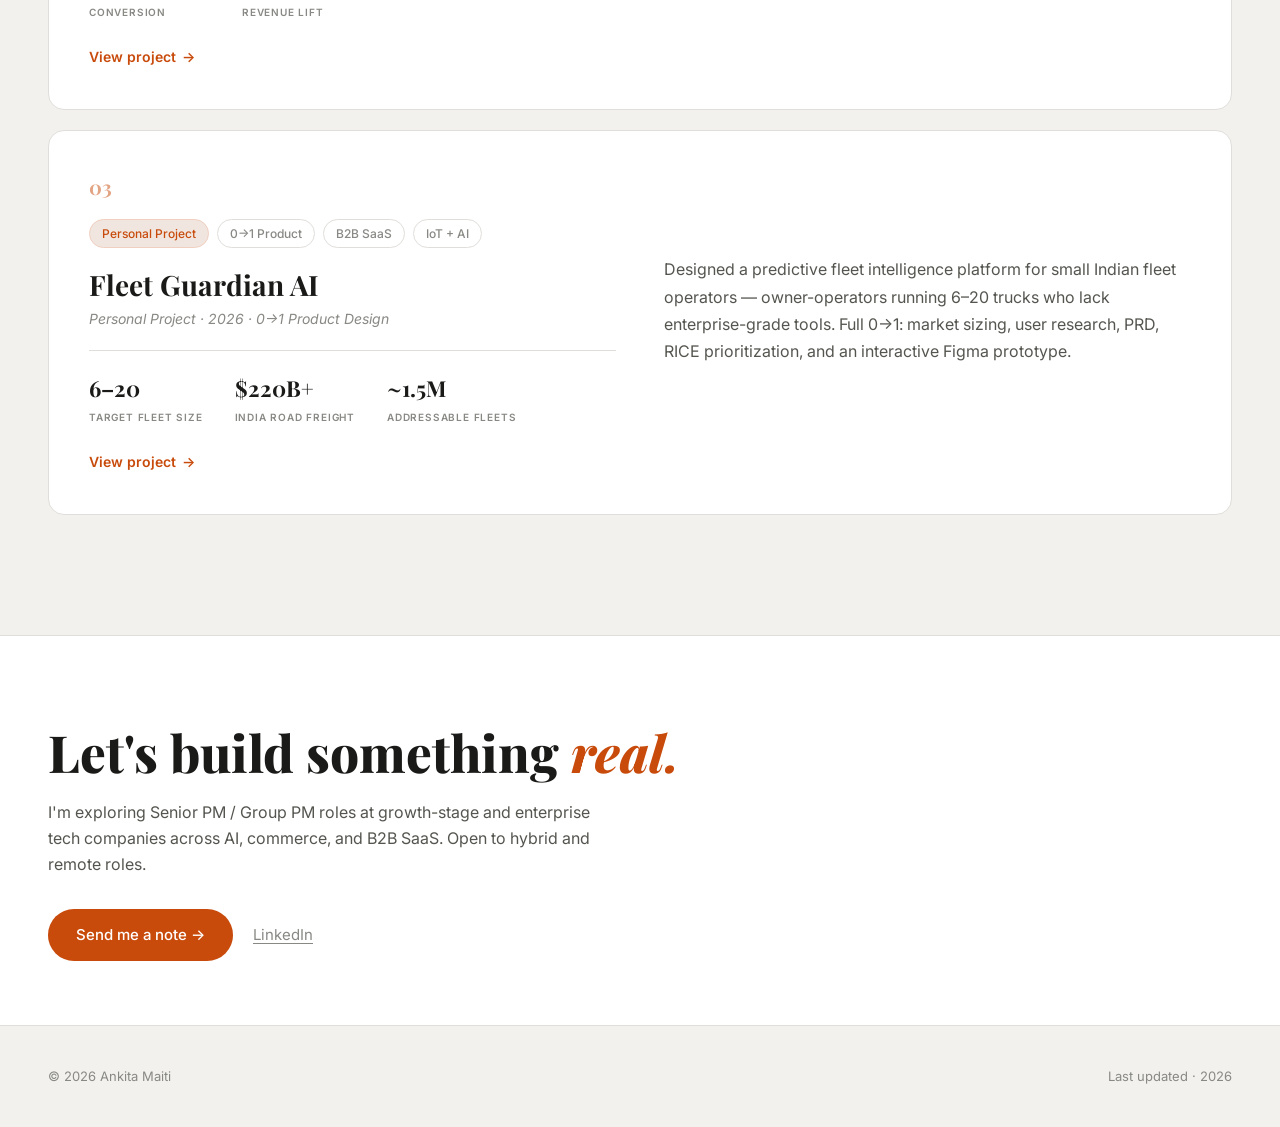
==== commit 4519e4a5: "Update hero emphasis and voice product metrics - Highlight 'ship' and 'field' instead of 'slides' in" ====
--- a/index.html
+++ b/index.html
@@ -23,7 +23,7 @@
   <div class="hero-left">
     <div class="role-tag"><span class="role-dot"></span> Senior Product Manager</div>
     <h1 class="hero-headline">
-      I ship products that work in the field,<br>not just on <em>slides.</em>
+      I <em>ship</em> products that work in the <em>field,</em><br>not just on slides.
     </h1>
     <p class="hero-sub">
       8 years across Fidelity Investments, Tata Neu, and Hindustan Coca-Cola Beverages.
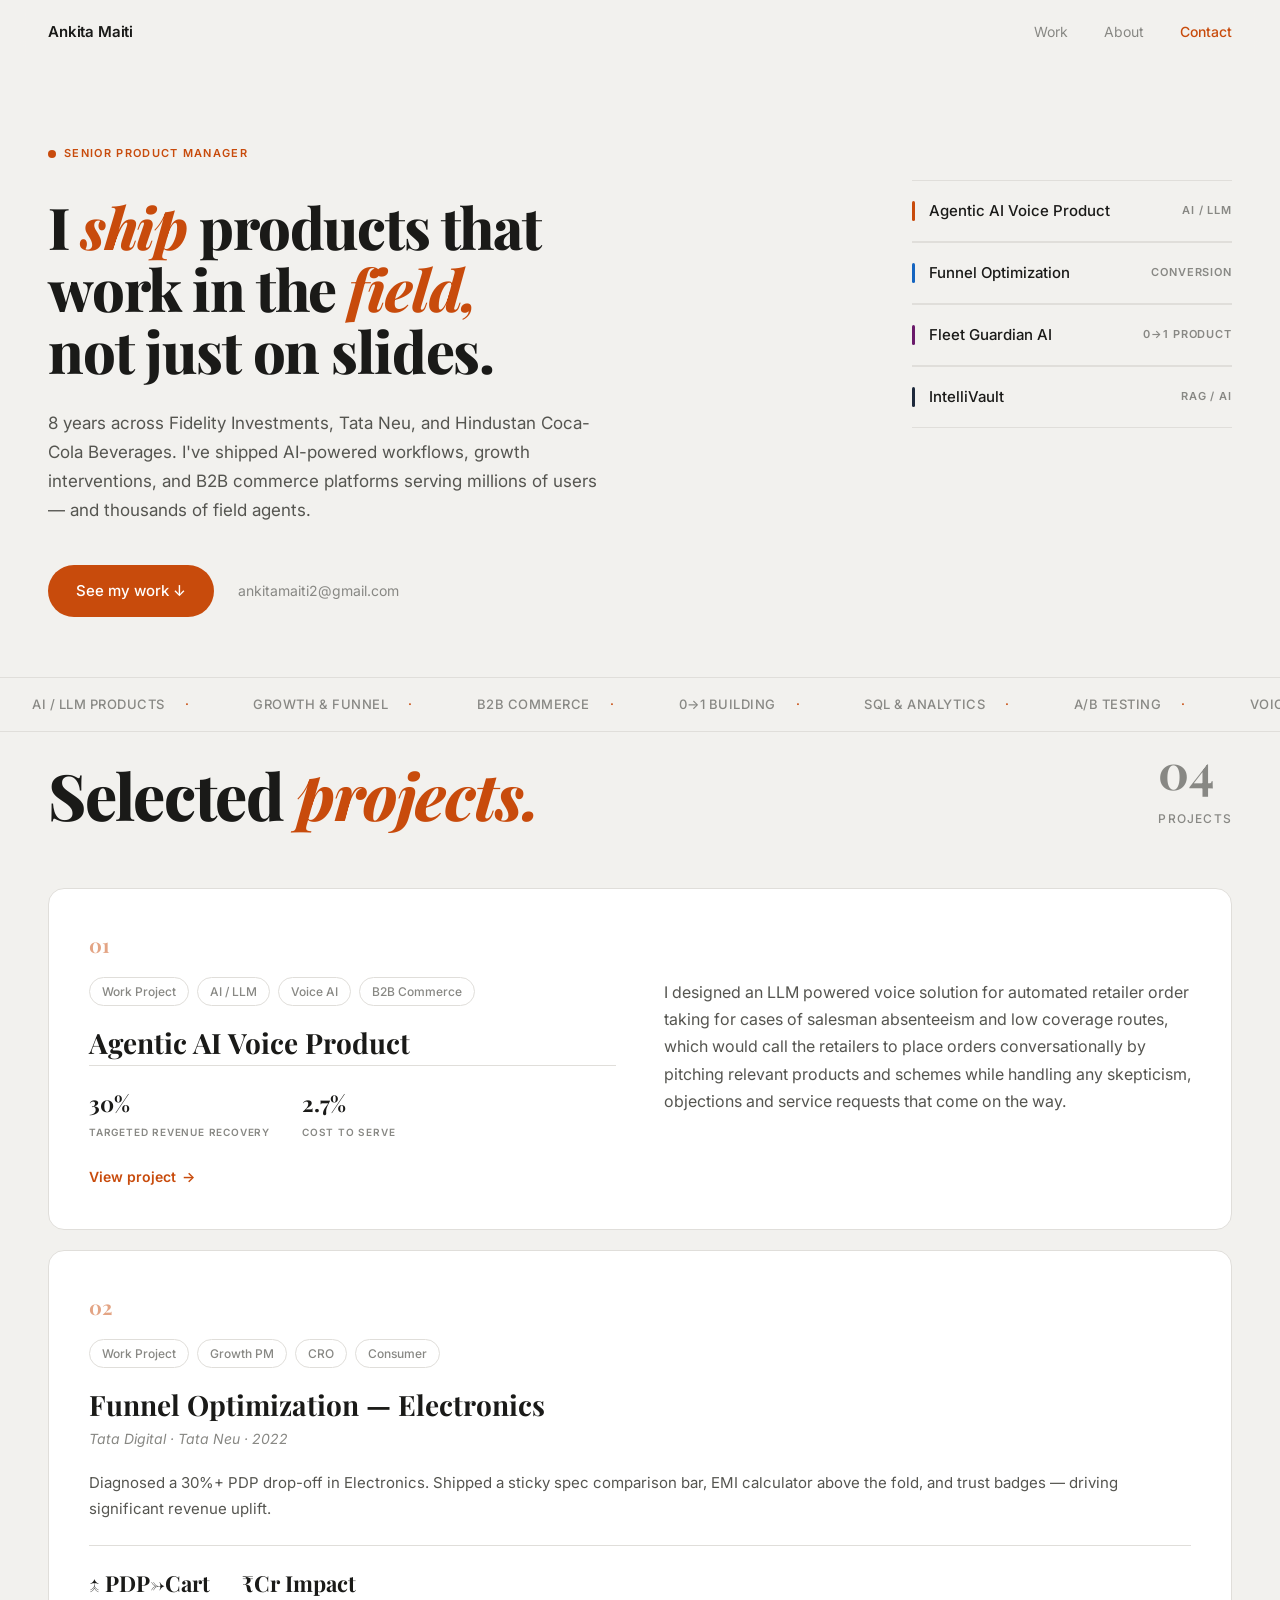
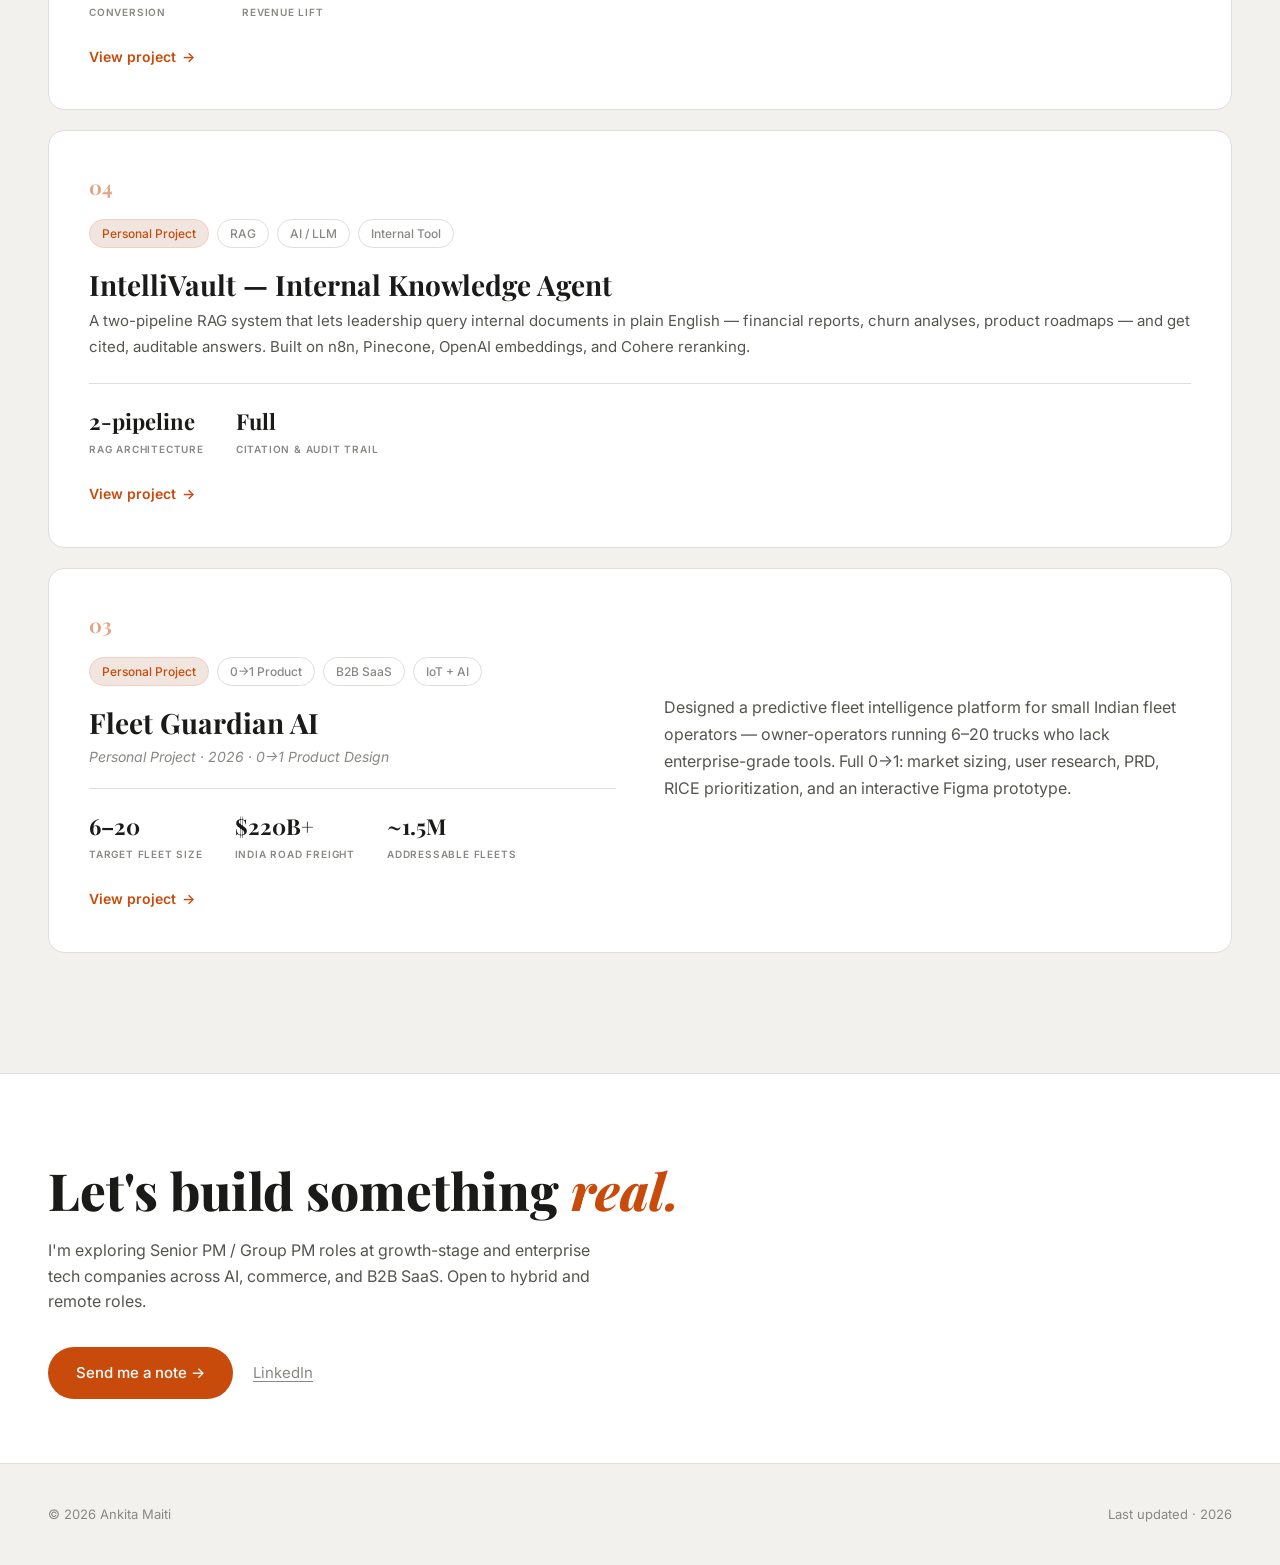
==== commit 86f13ad8: "Add IntelliVault as project 04 - New case study page: cs-intellivault.html (Overview, Architecture, " ====
--- a/index.html
+++ b/index.html
@@ -69,6 +69,17 @@
           </div>
         </div>
         <span class="sidebar-tag">0→1 Product</span>
+      </div>
+    </a>
+    <a href="cs-intellivault.html">
+      <div class="sidebar-project">
+        <div class="sidebar-left">
+          <div class="sidebar-bar" style="background:#1e293b;"></div>
+          <div>
+            <div class="sidebar-name">IntelliVault</div>
+          </div>
+        </div>
+        <span class="sidebar-tag">RAG / AI</span>
       </div>
     </a>
   </div>
@@ -112,7 +123,7 @@
     <div>
       <h2 class="section-title">Selected <em>projects.</em></h2>
     </div>
-    <div class="work-count">03<small>Projects</small></div>
+    <div class="work-count">04<small>Projects</small></div>
   </div>
 
   <div class="project-cards">
@@ -173,6 +184,34 @@
           <div>
             <div class="metric-val">₹Cr Impact</div>
             <div class="metric-label">Revenue Lift</div>
+          </div>
+        </div>
+        <span class="card-cta">View project</span>
+      </div>
+    </a>
+
+    <!-- IntelliVault -->
+    <a href="cs-intellivault.html" style="display:block;">
+      <div class="project-card">
+        <div class="card-num">04</div>
+        <div class="card-tags">
+          <span class="tag tag-personal">Personal Project</span>
+          <span class="tag">RAG</span>
+          <span class="tag">AI / LLM</span>
+          <span class="tag">Internal Tool</span>
+        </div>
+        <div class="card-title">IntelliVault — Internal Knowledge Agent</div>
+        <p class="card-desc">
+          A two-pipeline RAG system that lets leadership query internal documents in plain English — financial reports, churn analyses, product roadmaps — and get cited, auditable answers. Built on n8n, Pinecone, OpenAI embeddings, and Cohere reranking.
+        </p>
+        <div class="card-metrics">
+          <div>
+            <div class="metric-val">2-pipeline</div>
+            <div class="metric-label">RAG Architecture</div>
+          </div>
+          <div>
+            <div class="metric-val">Full</div>
+            <div class="metric-label">Citation & Audit Trail</div>
           </div>
         </div>
         <span class="card-cta">View project</span>
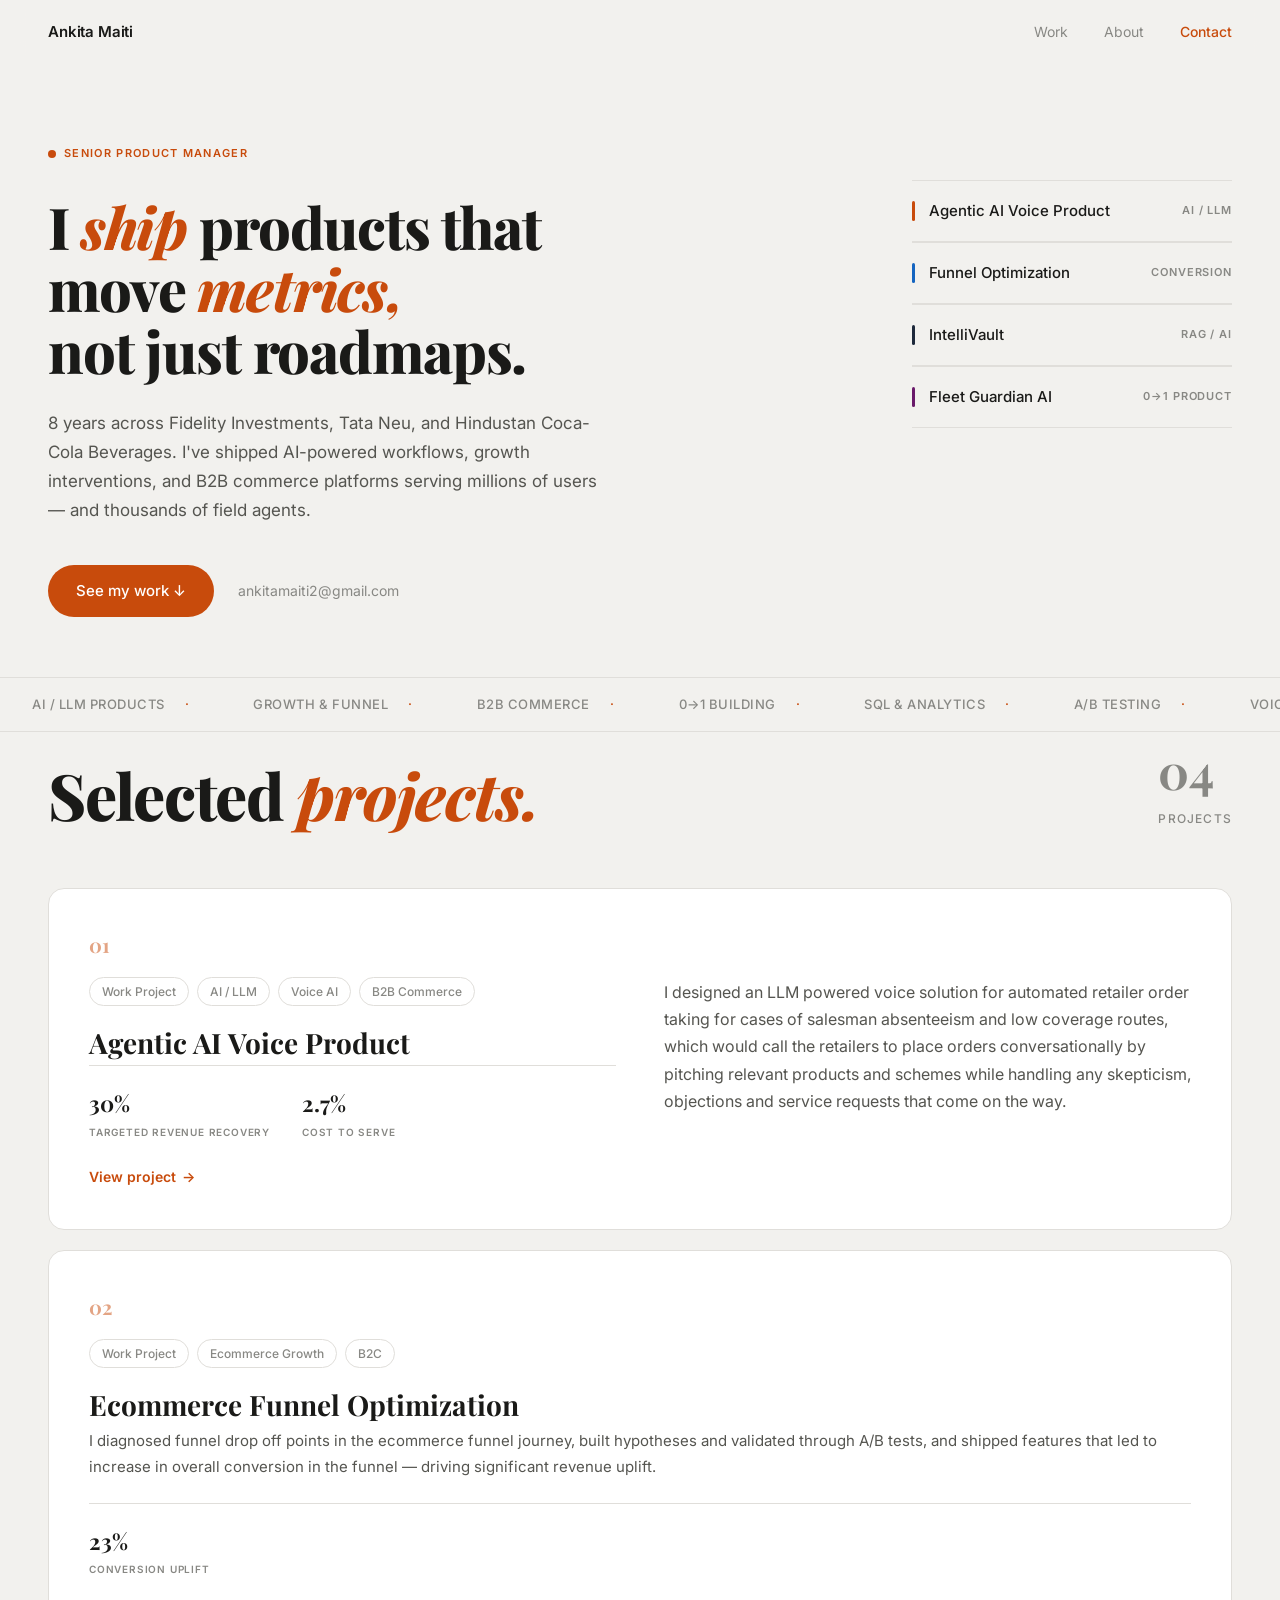
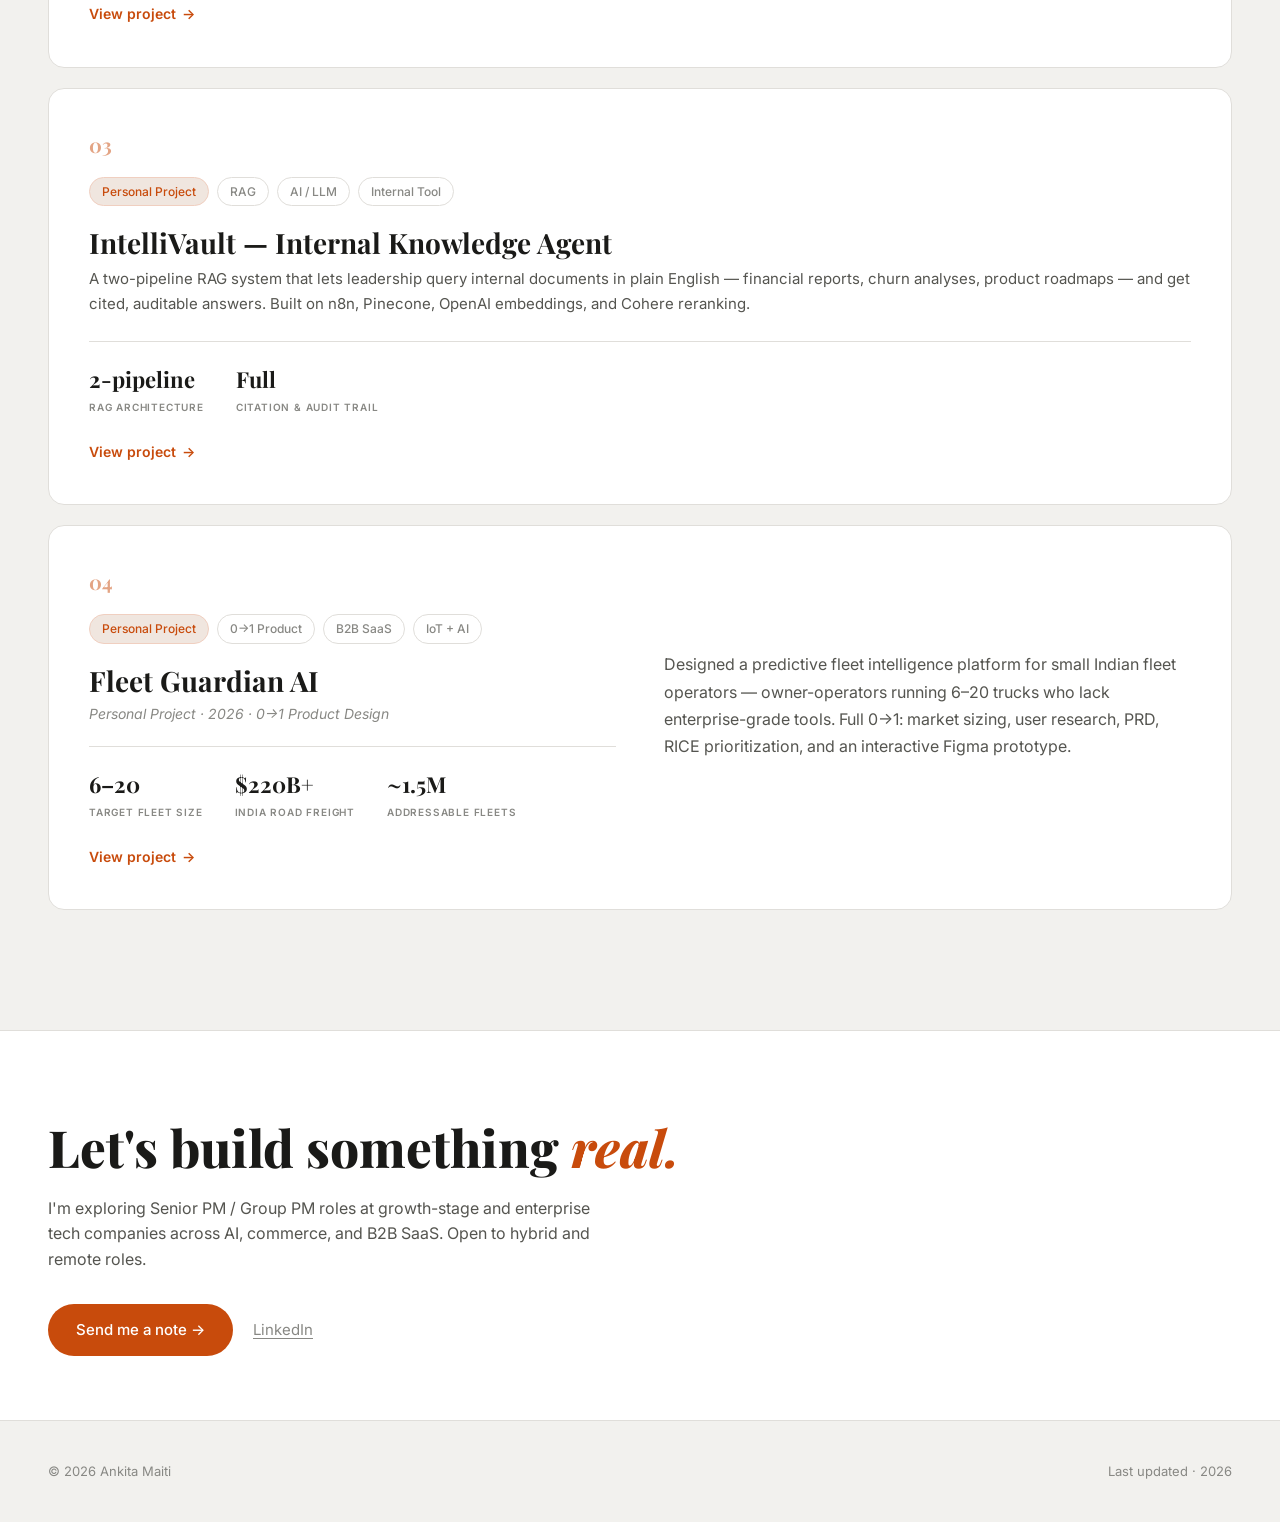
==== commit 1b64e042: "Multiple homepage and case study updates - Tagline: highlight 'ship' and 'metrics' - Reorder sidebar" ====
--- a/index.html
+++ b/index.html
@@ -23,7 +23,7 @@
   <div class="hero-left">
     <div class="role-tag"><span class="role-dot"></span> Senior Product Manager</div>
     <h1 class="hero-headline">
-      I <em>ship</em> products that work in the <em>field,</em><br>not just on slides.
+      I <em>ship</em> products that move <em>metrics,</em><br>not just roadmaps.
     </h1>
     <p class="hero-sub">
       8 years across Fidelity Investments, Tata Neu, and Hindustan Coca-Cola Beverages.
@@ -60,6 +60,17 @@
         <span class="sidebar-tag">Conversion</span>
       </div>
     </a>
+    <a href="cs-intellivault.html">
+      <div class="sidebar-project">
+        <div class="sidebar-left">
+          <div class="sidebar-bar" style="background:#1e293b;"></div>
+          <div>
+            <div class="sidebar-name">IntelliVault</div>
+          </div>
+        </div>
+        <span class="sidebar-tag">RAG / AI</span>
+      </div>
+    </a>
     <a href="cs-fleet.html">
       <div class="sidebar-project">
         <div class="sidebar-left">
@@ -69,17 +80,6 @@
           </div>
         </div>
         <span class="sidebar-tag">0→1 Product</span>
-      </div>
-    </a>
-    <a href="cs-intellivault.html">
-      <div class="sidebar-project">
-        <div class="sidebar-left">
-          <div class="sidebar-bar" style="background:#1e293b;"></div>
-          <div>
-            <div class="sidebar-name">IntelliVault</div>
-          </div>
-        </div>
-        <span class="sidebar-tag">RAG / AI</span>
       </div>
     </a>
   </div>
@@ -166,24 +166,17 @@
         <div class="card-num">02</div>
         <div class="card-tags">
           <span class="tag">Work Project</span>
-          <span class="tag">Growth PM</span>
-          <span class="tag">CRO</span>
-          <span class="tag">Consumer</span>
-        </div>
-        <div class="card-title">Funnel Optimization — Electronics</div>
-        <div class="card-subtitle">Tata Digital · Tata Neu · 2022</div>
+          <span class="tag">Ecommerce Growth</span>
+          <span class="tag">B2C</span>
+        </div>
+        <div class="card-title">Ecommerce Funnel Optimization</div>
         <p class="card-desc">
-          Diagnosed a 30%+ PDP drop-off in Electronics. Shipped a sticky spec comparison bar,
-          EMI calculator above the fold, and trust badges — driving significant revenue uplift.
+          I diagnosed funnel drop off points in the ecommerce funnel journey, built hypotheses and validated through A/B tests, and shipped features that led to increase in overall conversion in the funnel — driving significant revenue uplift.
         </p>
         <div class="card-metrics">
           <div>
-            <div class="metric-val">↑ PDP→Cart</div>
-            <div class="metric-label">Conversion</div>
-          </div>
-          <div>
-            <div class="metric-val">₹Cr Impact</div>
-            <div class="metric-label">Revenue Lift</div>
+            <div class="metric-val">23%</div>
+            <div class="metric-label">Conversion Uplift</div>
           </div>
         </div>
         <span class="card-cta">View project</span>
@@ -193,7 +186,7 @@
     <!-- IntelliVault -->
     <a href="cs-intellivault.html" style="display:block;">
       <div class="project-card">
-        <div class="card-num">04</div>
+        <div class="card-num">03</div>
         <div class="card-tags">
           <span class="tag tag-personal">Personal Project</span>
           <span class="tag">RAG</span>
@@ -222,7 +215,7 @@
     <a href="cs-fleet.html" style="display:block;">
       <div class="project-card card-featured">
         <div>
-          <div class="card-num">03</div>
+          <div class="card-num">04</div>
           <div class="card-tags">
             <span class="tag tag-personal">Personal Project</span>
             <span class="tag">0→1 Product</span>
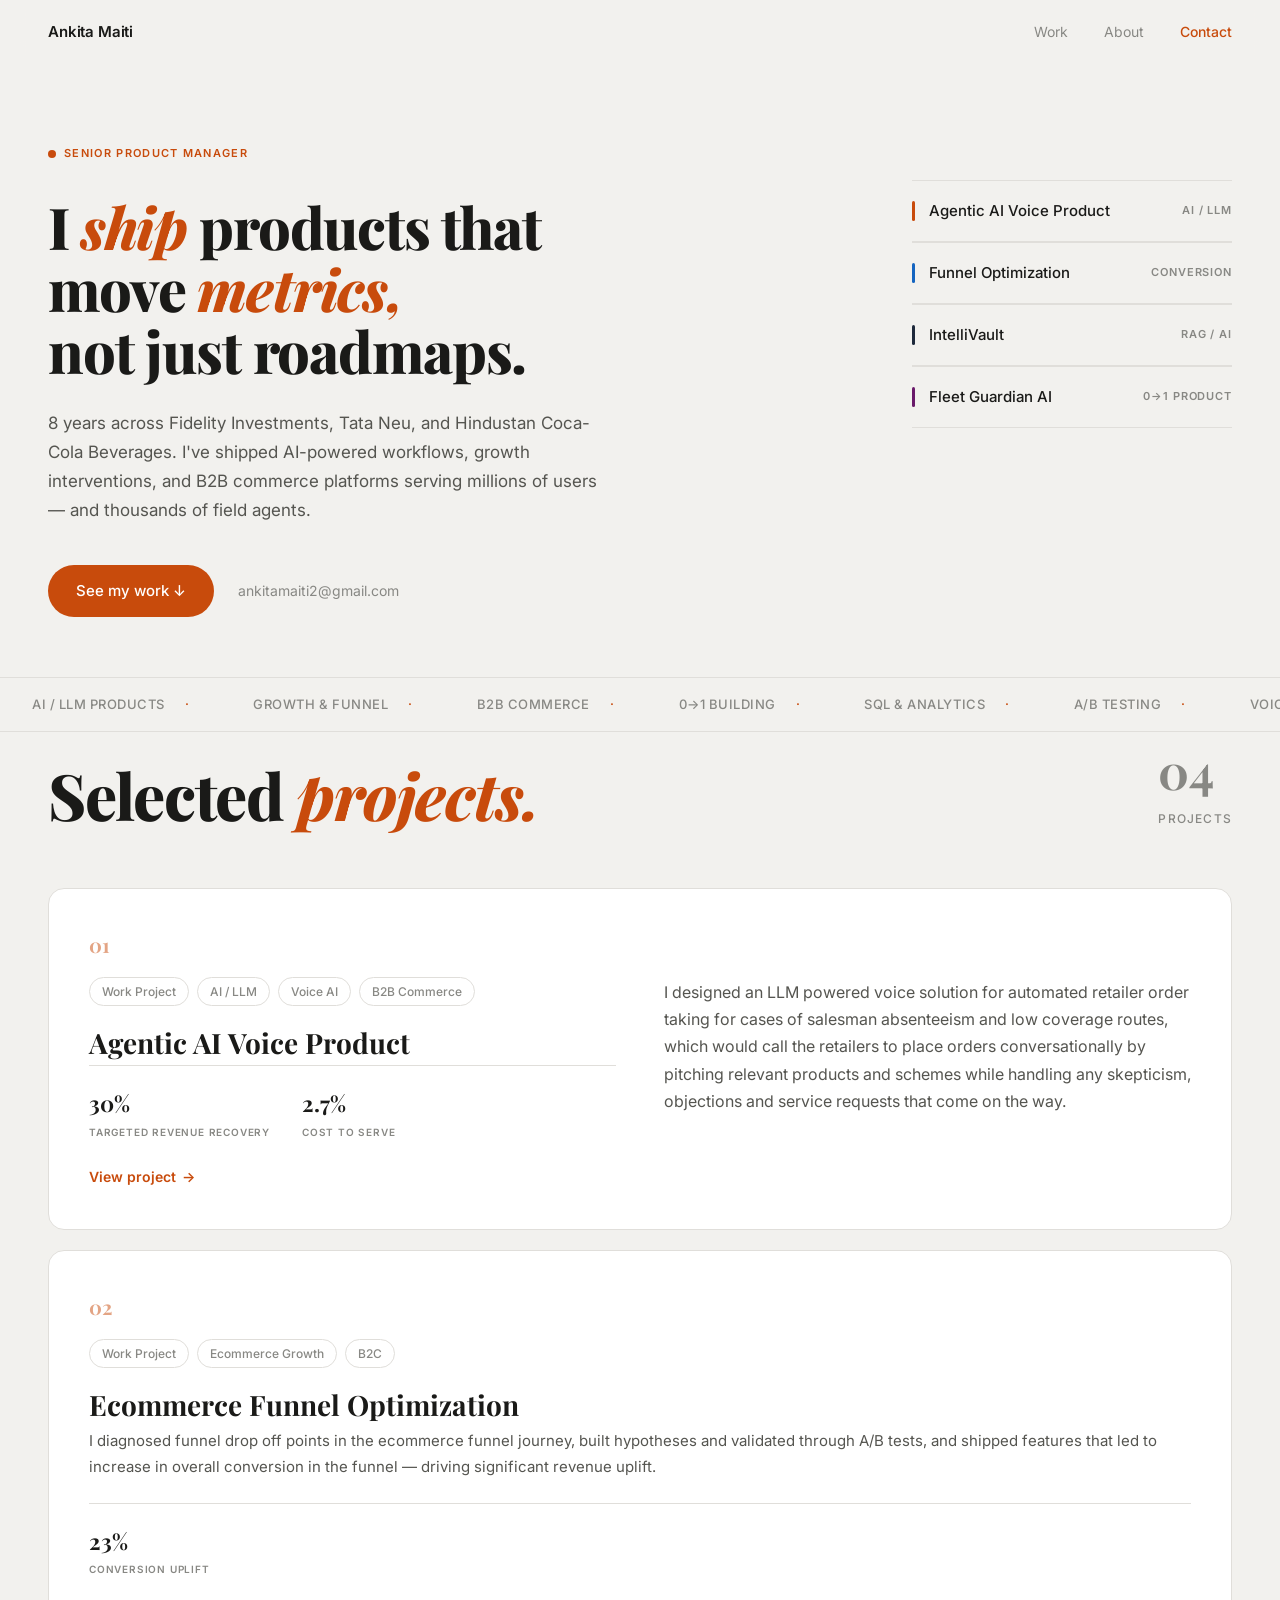
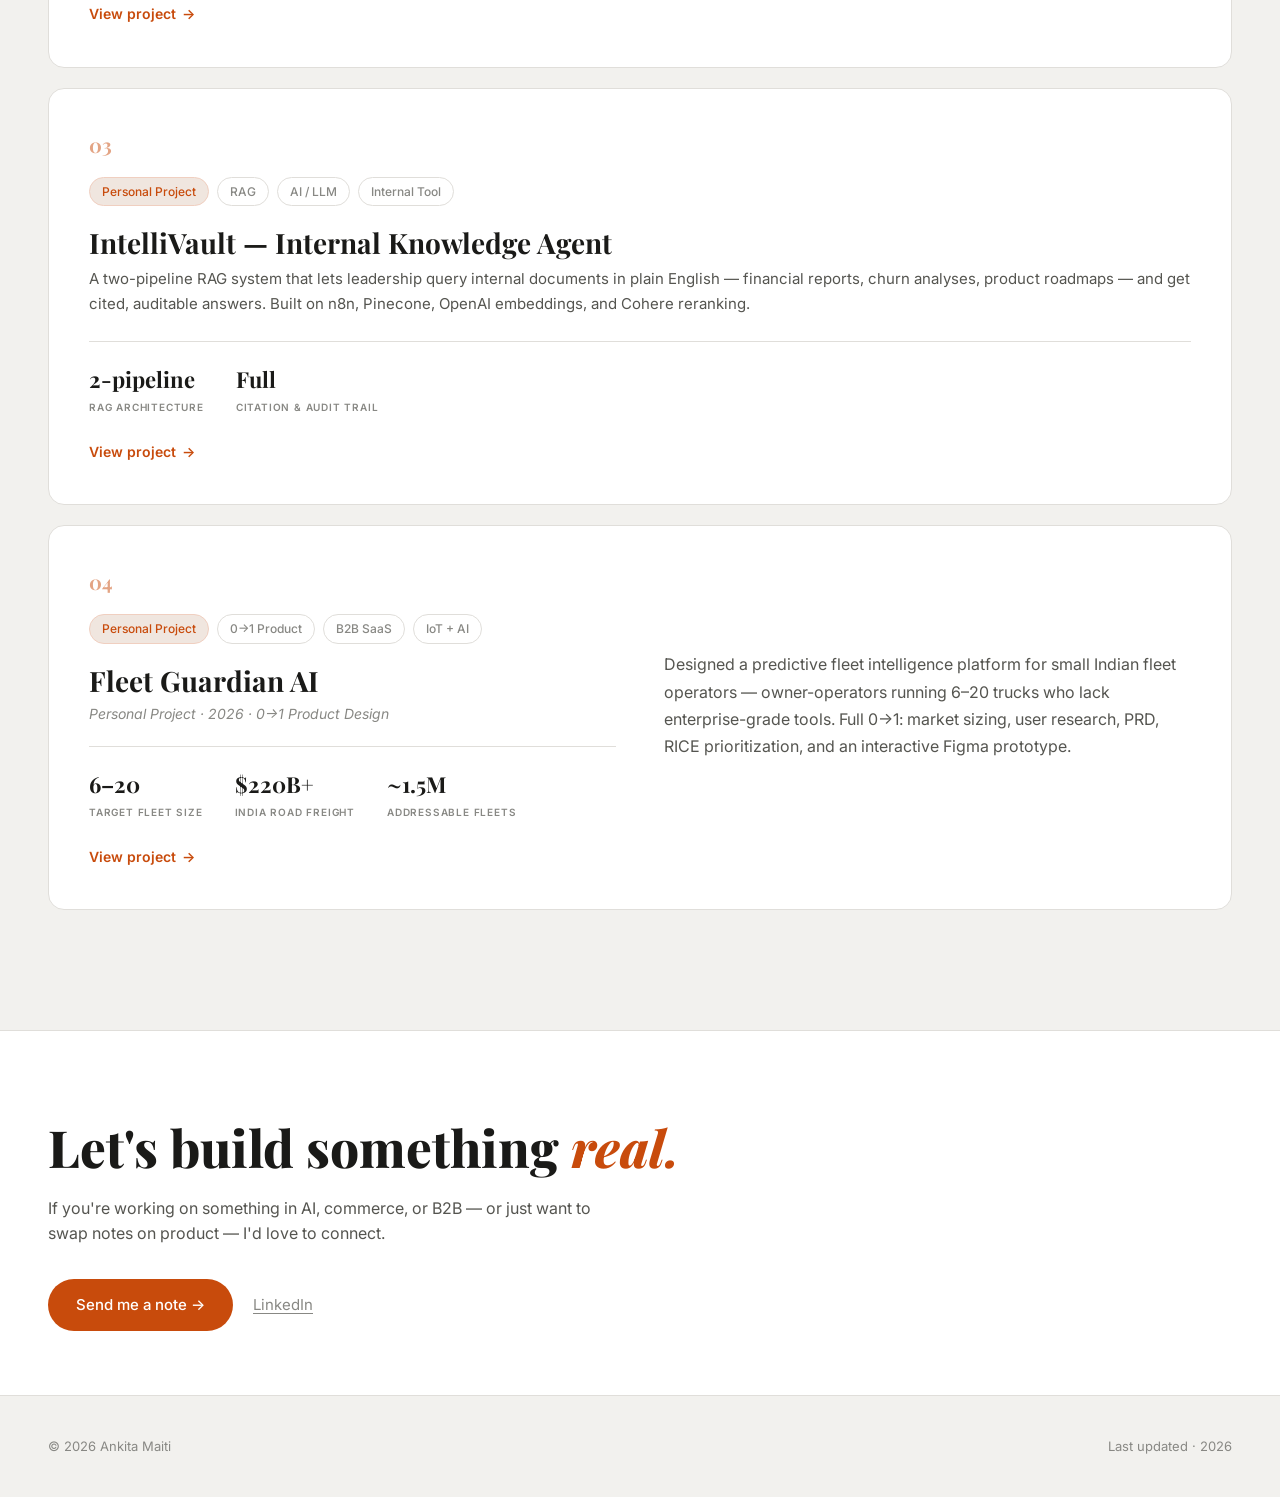
==== commit 2be07cb7: "Remove internal app name and soften contact section copy" ====
--- a/index.html
+++ b/index.html
@@ -260,8 +260,8 @@
       Let's build something <em>real.</em>
     </h2>
     <p style="font-size:16px; color:#555550; margin-bottom:32px; line-height:1.6; max-width: 560px;">
-      I'm exploring Senior PM / Group PM roles at growth-stage and enterprise tech companies
-      across AI, commerce, and B2B SaaS. Open to hybrid and remote roles.
+      If you're working on something in AI, commerce, or B2B — or just want to swap notes on
+      product — I'd love to connect.
     </p>
     <div style="display:flex; align-items:center; gap:20px; flex-wrap:wrap;">
       <a href="mailto:ankitamaiti2@gmail.com" class="btn-primary">Send me a note →</a>
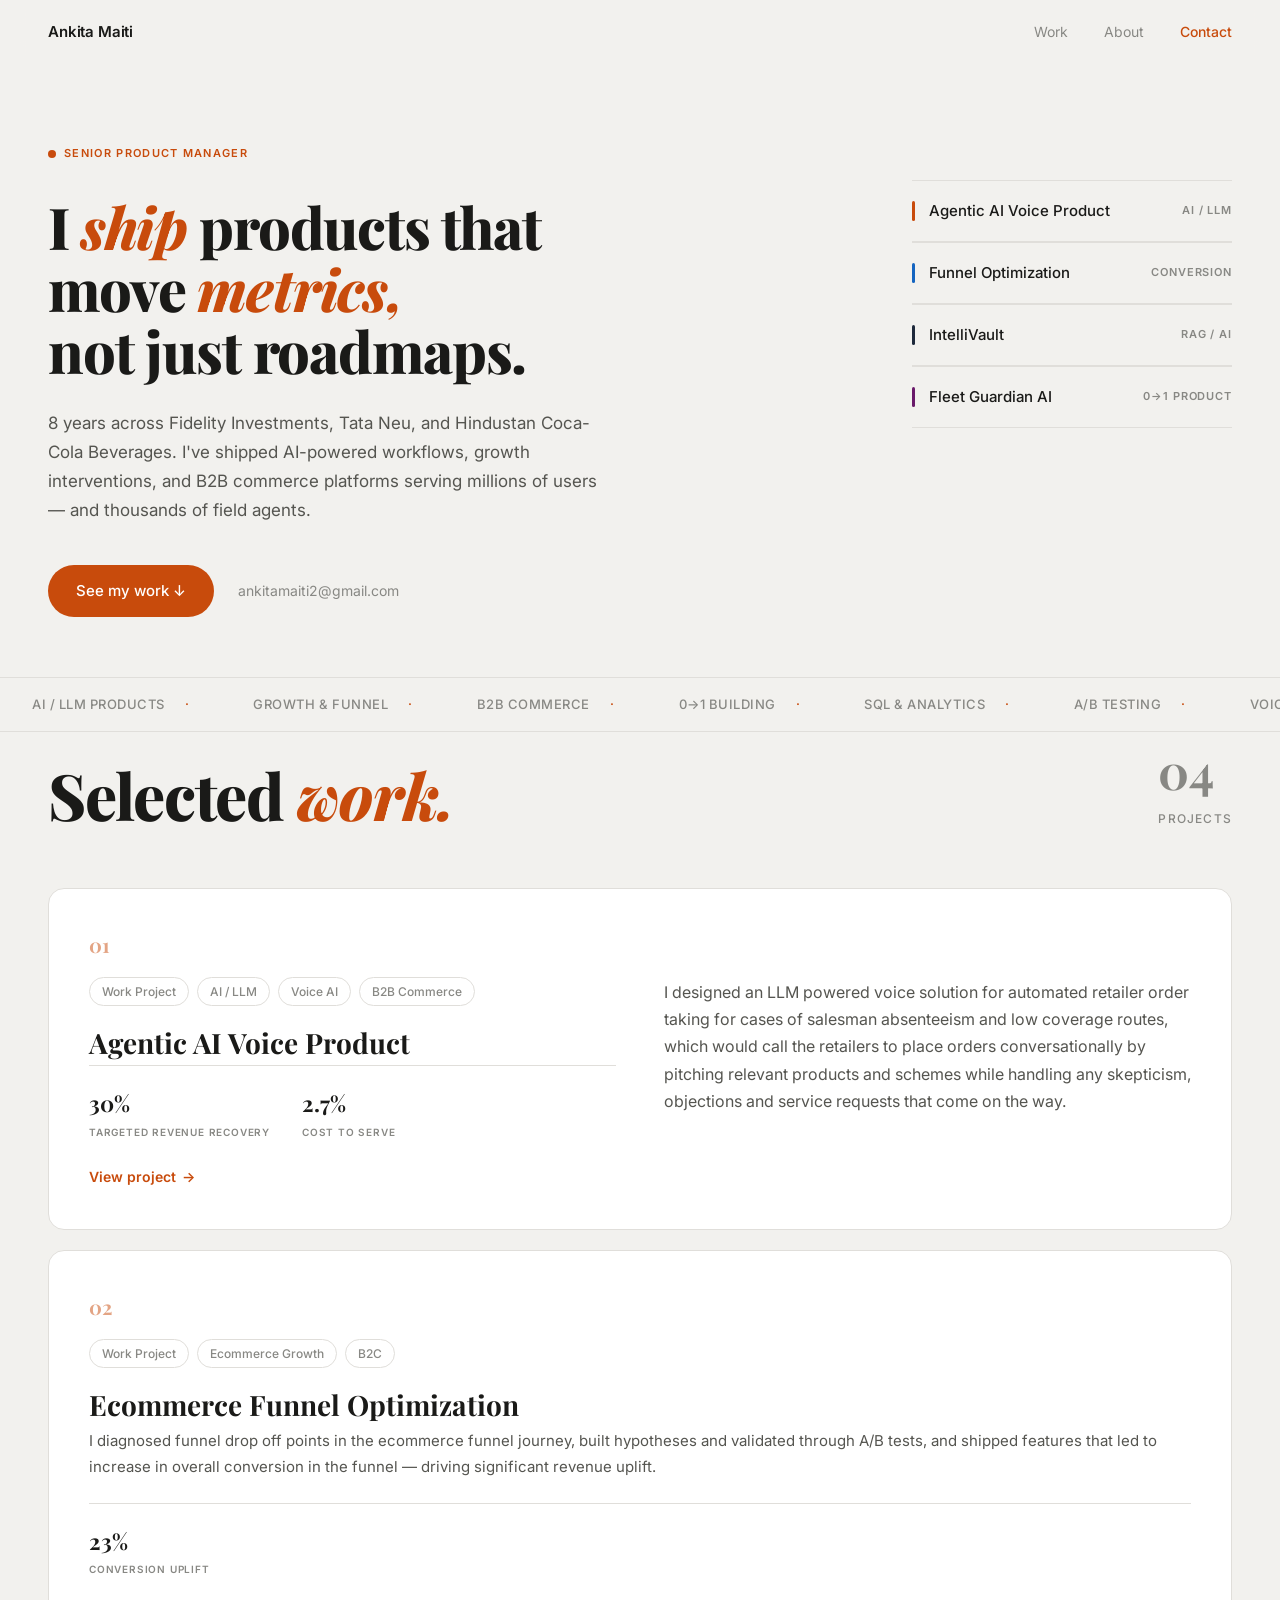
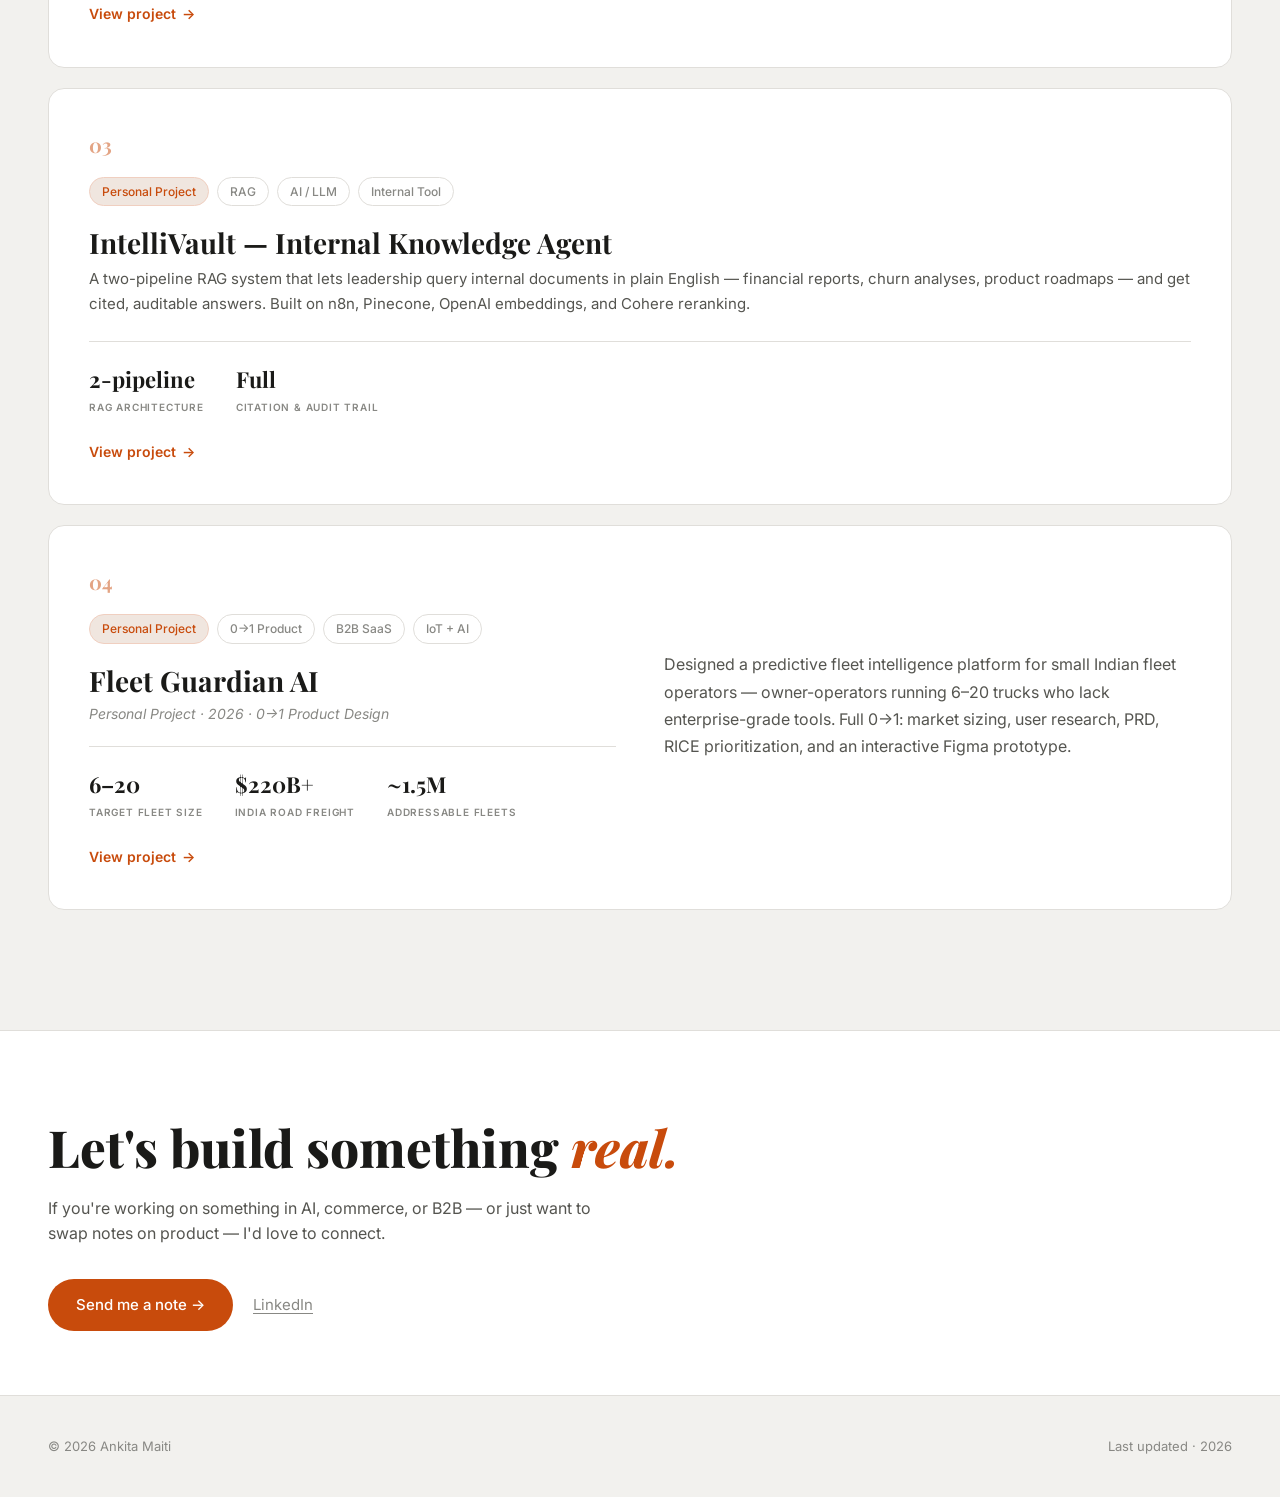
==== commit 0f74e2b7: "Rename section heading to Selected Work" ====
--- a/index.html
+++ b/index.html
@@ -121,7 +121,7 @@
 <section id="work" style="padding: 0 48px 100px;">
   <div class="work-header">
     <div>
-      <h2 class="section-title">Selected <em>projects.</em></h2>
+      <h2 class="section-title">Selected <em>work.</em></h2>
     </div>
     <div class="work-count">04<small>Projects</small></div>
   </div>
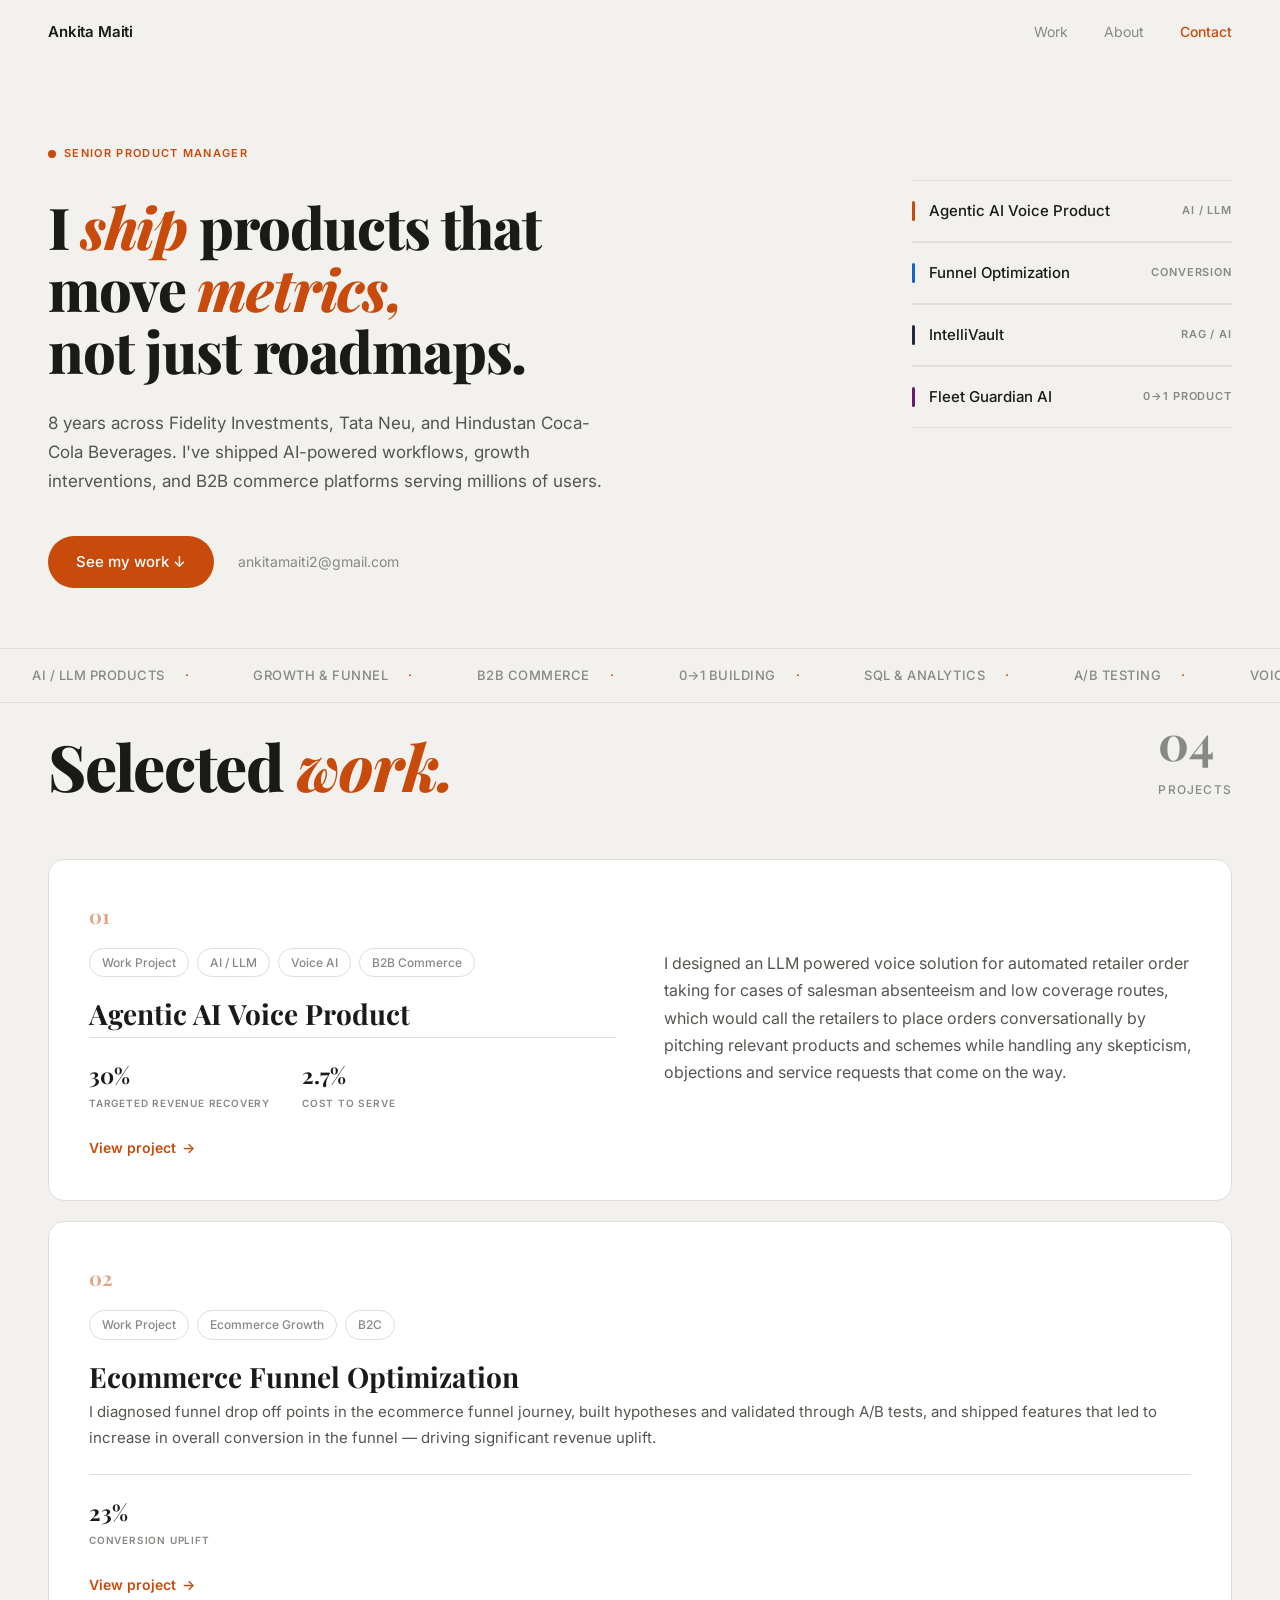
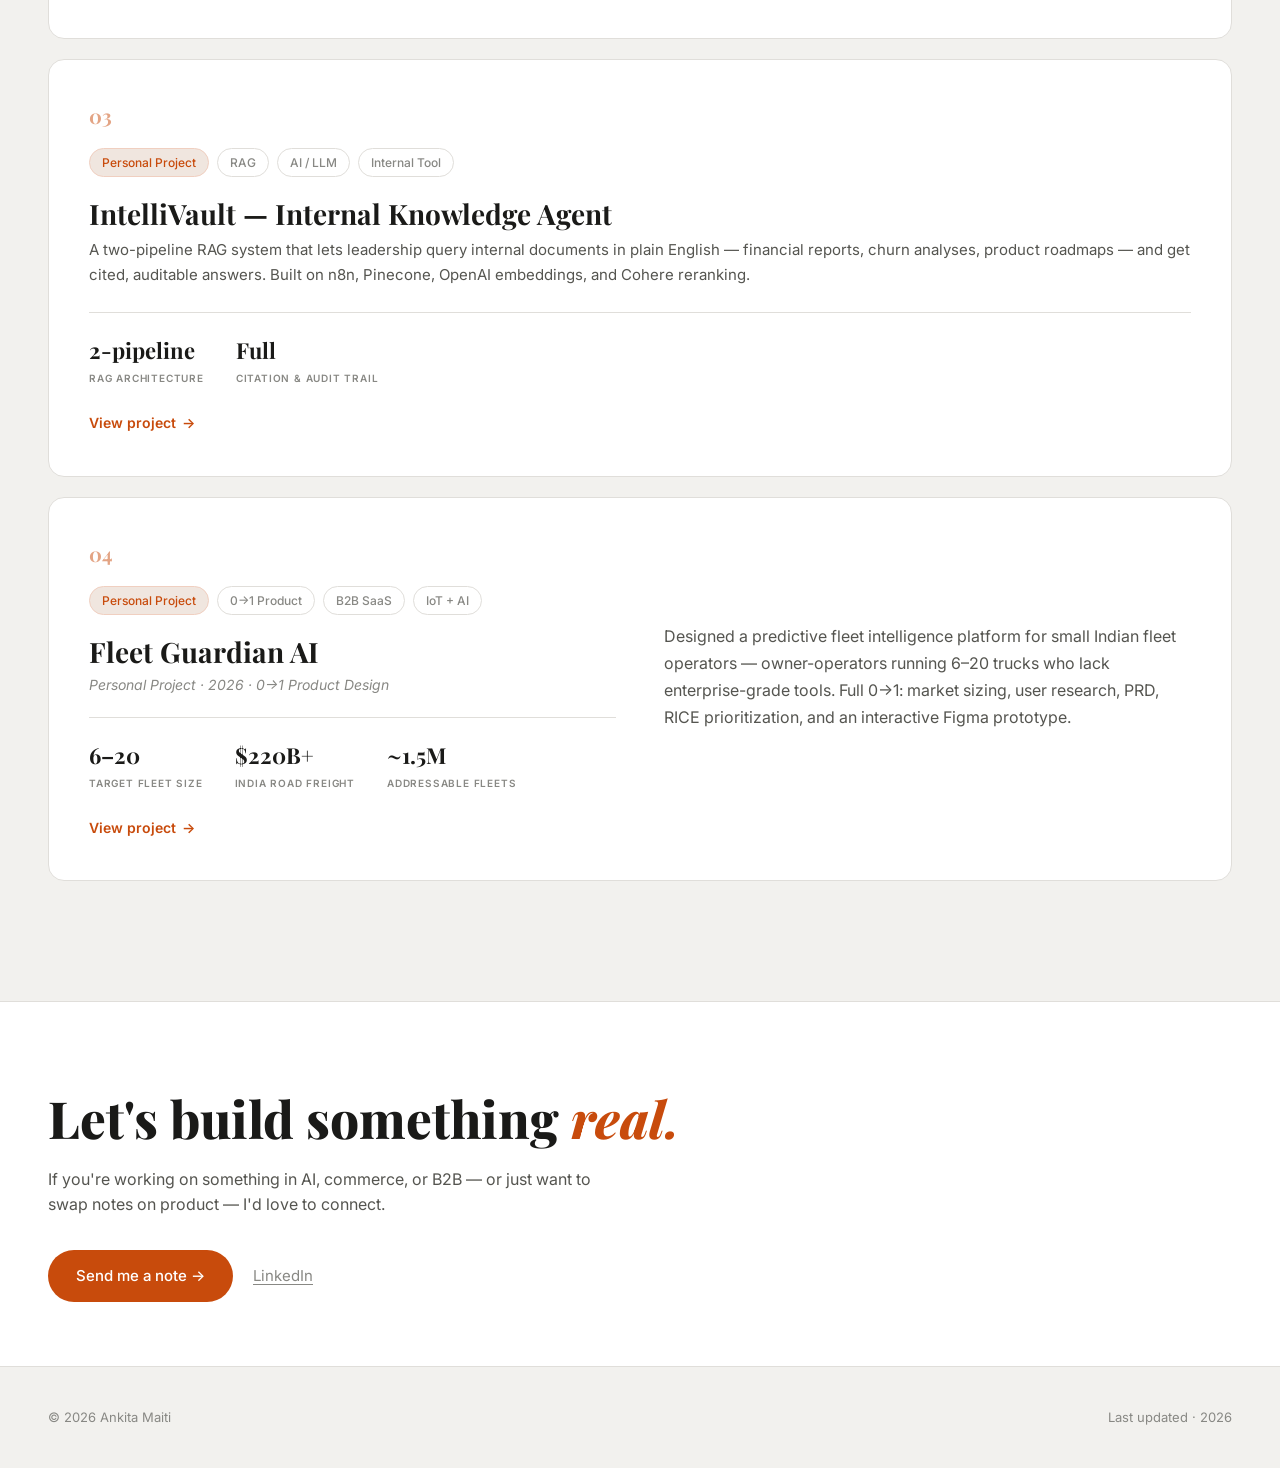
==== commit 86f22da1: "Remove field agents phrase from hero subtext" ====
--- a/index.html
+++ b/index.html
@@ -28,7 +28,7 @@
     <p class="hero-sub">
       8 years across Fidelity Investments, Tata Neu, and Hindustan Coca-Cola Beverages.
       I've shipped AI-powered workflows, growth interventions, and B2B commerce platforms
-      serving millions of users — and thousands of field agents.
+      serving millions of users.
     </p>
     <div class="hero-actions">
       <a href="#work" class="btn-primary">See my work ↓</a>
